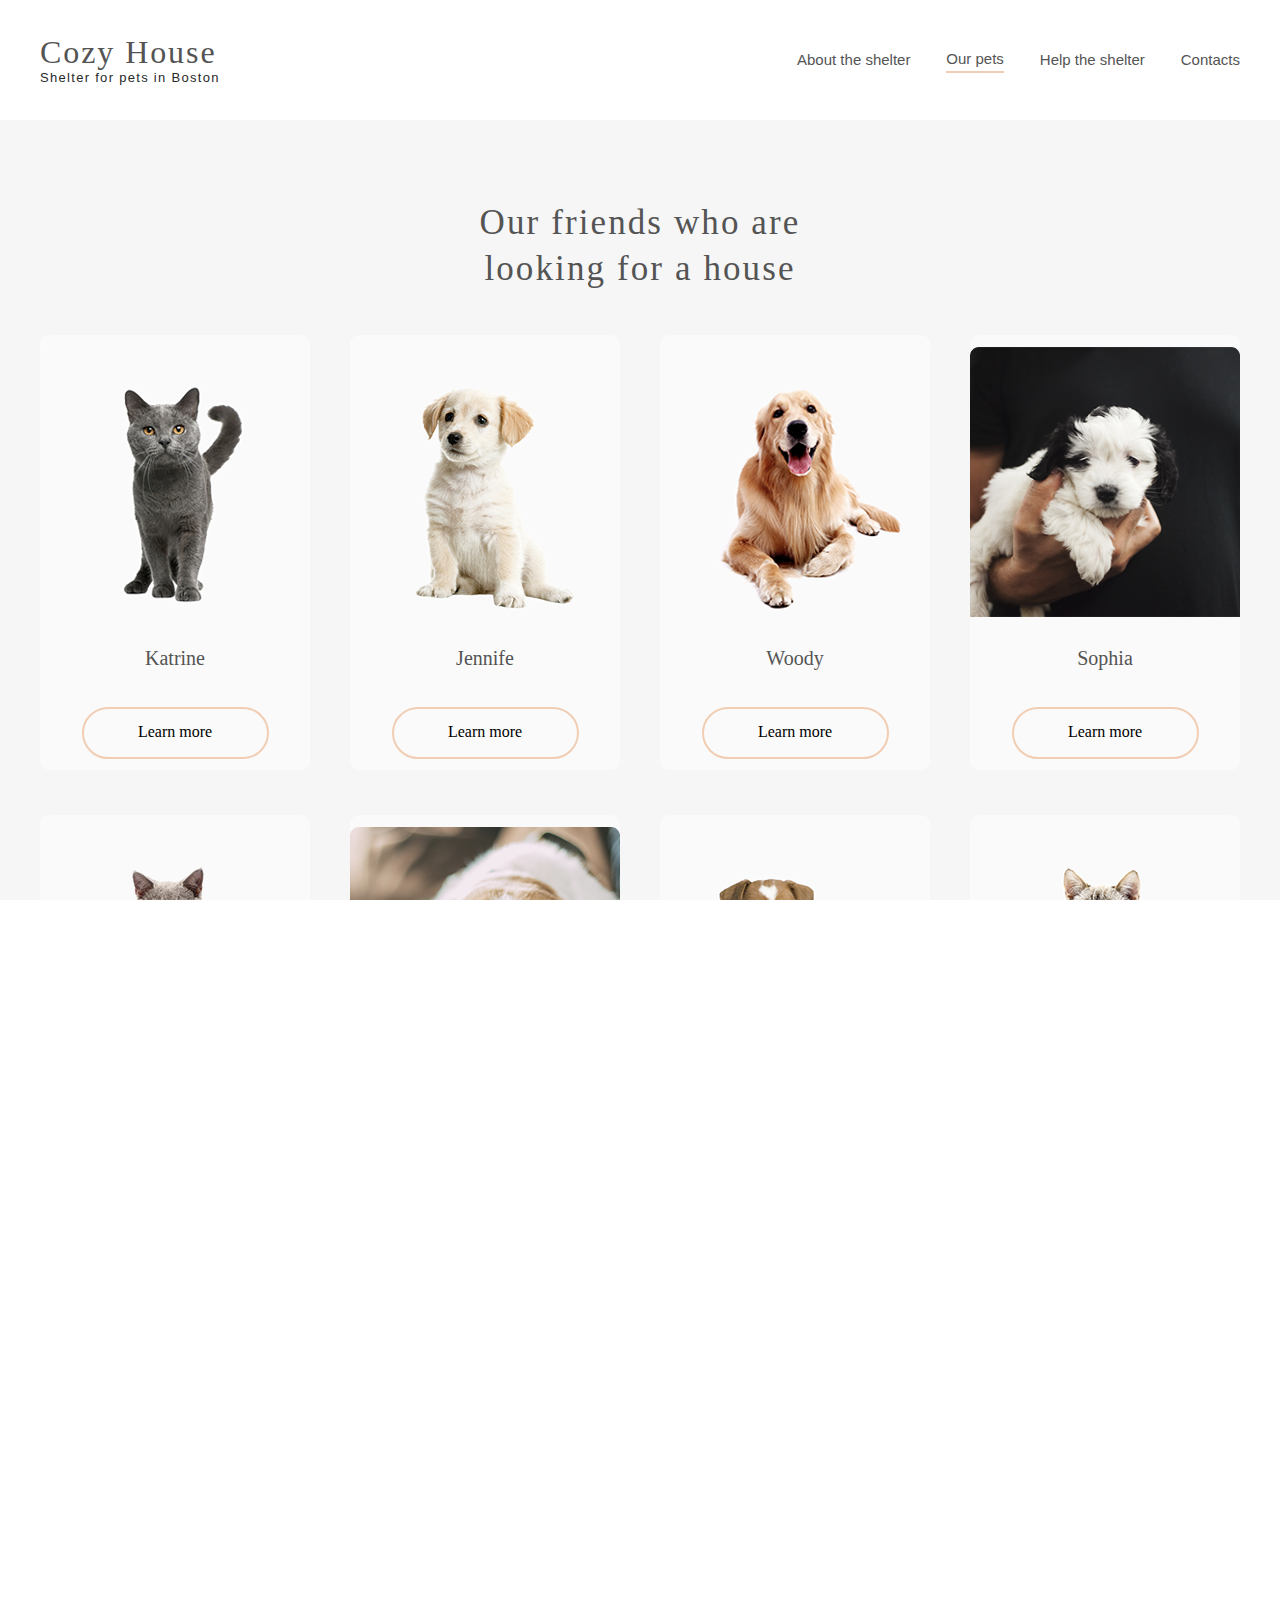
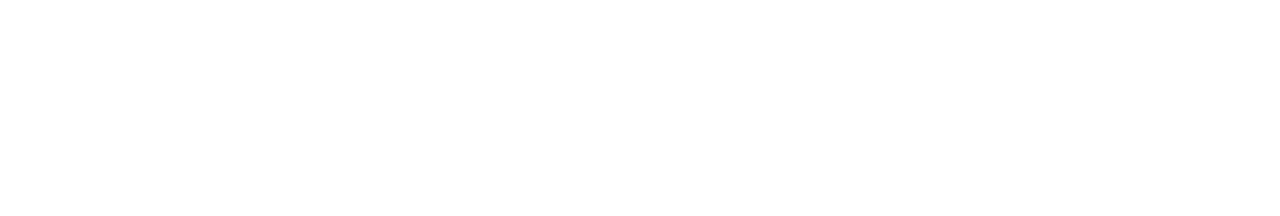
==== shelter/pages/pets/index.html @ 4c9491d0 "feat: add color button" ====
<!DOCTYPE html>
<html lang="en">
<head>
    <meta charset="UTF-8">
    <meta http-equiv="X-UA-Compatible" content="IE=edge">
   
    <meta name="viewport" content="width=device-width, initial-scale=1.0">
   <link rel="stylesheet" href="/shelter/pages/main/normalisze.css">
   <link rel="stylesheet" href="/shelter/pages/pets/style.css">
   <script src="/js/index.js" defer></script>
    <title>Document</title>
</head>
<body>
    <body>
        <div class="site_page2"> 
                <header class="header">
                  <div class="header_wrapp wrapper">
                      <div class="header_logo"> 
                        <a href="/shelter/pages/main/index.html">
                         <span class="logo_title">Cozy House</span>
                         <span class="header_descripton_logo">Shelter for pets in Boston</span>
                        </a>
                      </div>
                      <nav class="header_nav">
                        <div class="header_list">
                        <ul class="header_list_ul list-reset">
                          <li class="header_item">
                            <a href="/shelter/pages/main/index.html" class="header_link">About the shelter</a>
                          </li>
                          <li class="header_item border">
                            <a href="#" class="header_link">Our pets</a>
                          </li>
                          <li class="header_item">
                            <a href="/shelter/pages/main/index.html" class="header_link">Help the shelter</a>
                          </li>
                          <li class="header_item">
                            <a href="#contacts" class="header_link">Contacts</a>
                          </li>
                        </ul></div>
                      </nav>
                    </div>
              </header>
              <div class="our_friends">
                  <div class="our_friends_wrapper">
<div class="our_frient_title"><h1 class="our_friends_title_text">Our friends who
    are looking for a house</h1></div>
<div class="cards_container">
     
  <div class="card">
    <div class="our_friends_img"><img src="/shelter/assets/images/pets-katrine.png" alt=""></div>
  <p class="name">Katrine</p>
  <button class="button our_pets_slider_button">Learn more</button>
  </div>
  <div class="card">
    <div class="our_friends_img"><img src="/shelter/assets/images/pets-jennifer.png" alt=""></div>
  <p class="name">
    Jennife</p>
  <button class="button our_pets_slider_button">Learn more</button>
  </div>
  <div class="card">
    <div class="our_friends_img"><img src="/shelter/assets/images/pets-woody.png" alt=""></div>
  <p class="name">Woody
  </p>
  <button class="button our_pets_slider_button">Learn more</button>
  </div>
  <div class="card">
    <div class="our_friends_img"><img src="/shelter/assets/images/sofia.png" alt=""></div>
  <p class="name">  Sophia</p>
  <button class="button our_pets_slider_button">Learn more</button>
  </div>
  <div class="card">
    <div class="our_friends_img"><img src="/shelter/assets/images/pets-timmy.png" alt=""></div>
  <p class="name">Timmy</p>
  <button class="button our_pets_slider_button">Learn more</button>
  </div>
  <div class="card">
    <div class="our_friends_img"><img src="/shelter/assets/images/pets-charly.png" alt=""></div>
  <p class="name"> Charly</p>
  <button class="button our_pets_slider_button">Learn more</button>
  </div>
  <div class="card">
    <div class="our_friends_img"><img src="/shelter/assets/images/pets-scarlet.png" alt=""></div>
  <p class="name">Scarlett</p>
  <button class="button our_pets_slider_button">Learn more</button>
  </div>
  <div class="card">
    <div class="our_friends_img"><img src="/shelter/assets/images/freddy.png" alt=""></div>
  <p class="name">Freddie</p>
  <button class="button our_pets_slider_button">Learn more</button>
  </div>
</div>
<div class="navigation">
    <button class="left btn disabled"><img src="/shelter/assets/icons/left.png" class="left_img" alt=""></button>
    <button class="left_faster btn disabled"><img src="/shelter/assets/icons/left_faster.png" class="left_img" alt=""></button>
    <div class="number btn"><p class="number_page">1</p></div>
    <button class="right btn"><img src="/shelter/assets/icons/right_faster.png" class="right_img" alt=""></button>
    <button class="right_faster btn"><img src="/shelter/assets/icons/right.png" class="right_img" alt=""></button>
</div>
                  </div>
              </div>
</body>
<div class="main_wrapper_footer">
  <div class="footer" id="contacts">
<div class="footer_contact">
  <div class="footer_contact_title">
    <h5 class="footer_contact_title_text">For questions and suggestions</h5>
  </div>
<div><a  class="mail" href="mailto:someone@yoursite.com">
  <img src="/shelter/assets/icons/icon-email.svg" class="futer_img_icon_mail" alt="">
  <p class="text_mail">email@shelter.com</p>
</a>
  
</div>
<div ><a class="phone" href="tel:+79001111111">
  <img src="/shelter/assets/icons/icon-phone.svg" class="futer_img_icon_phone"  alt="">
  <p class="text_phone">+13 674 567 75 54</p></a>
</div>
</div>

<div class="footer_location">
  <div class="footer_location_title"><h5 class="footer_location_title_text">We are waiting for your visit</h5>
  </div>

<div>
  <a class="footer_Boson" href="https://www.google.ru/maps">
  <img src="/shelter/assets/icons/pin.svg" class="footer_icon_pin" alt="">
  <p class="text_adderss">1 Central Street, Boston (entrance from the store)</p></a>
</div>
<div><a class="footer_london" href="https://www.google.ru/maps">
  <img src="/shelter/assets/icons/pin.svg"  class="footer_icon_pin" alt="">
  <p class="text_adderss">18 South Park, London </p></a>
</div>
</div>
<div class="footer_img_dog">
  <img src="/shelter/assets/images/footer-puppy.png" alt="">
</div>
  </div>
</div>
---- shelter/pages/main/normalisze.css ----
/*! normalize.css v8.0.1 | MIT License | github.com/necolas/normalize.css */

/* Document
   ========================================================================== */

/**
 * 1. Correct the line height in all browsers.
 * 2. Prevent adjustments of font size after orientation changes in iOS.
 */

 html {
    line-height: 1.15; /* 1 */
    -webkit-text-size-adjust: 100%; /* 2 */
  }
  
  /* Sections
     ========================================================================== */
  
  /**
   * Remove the margin in all browsers.
   */
  
  body {
    margin: 0;
  }
  
  /**
   * Render the `main` element consistently in IE.
   */
  
  main {
    display: block;
  }
  
  /**
   * Correct the font size and margin on `h1` elements within `section` and
   * `article` contexts in Chrome, Firefox, and Safari.
   */
  
  h1 {
    font-size: 2em;
    margin: 0;
  }
  
  /* Grouping content
     ========================================================================== */
  
  /**
   * 1. Add the correct box sizing in Firefox.
   * 2. Show the overflow in Edge and IE.
   */
  
  hr {
    box-sizing: content-box; /* 1 */
    height: 0; /* 1 */
    overflow: visible; /* 2 */
  }
  
  /**
   * 1. Correct the inheritance and scaling of font size in all browsers.
   * 2. Correct the odd `em` font sizing in all browsers.
   */
  
  pre {
    font-family: monospace, monospace; /* 1 */
    font-size: 1em; /* 2 */
  }
  
  /* Text-level semantics
     ========================================================================== */
  
  /**
   * Remove the gray background on active links in IE 10.
   */
  
  a {
    background-color: transparent;
  }
  
  /**
   * 1. Remove the bottom border in Chrome 57-
   * 2. Add the correct text decoration in Chrome, Edge, IE, Opera, and Safari.
   */
  
  abbr[title] {
    border-bottom: none; /* 1 */
    text-decoration: underline; /* 2 */
    text-decoration: underline dotted; /* 2 */
  }
  
  /**
   * Add the correct font weight in Chrome, Edge, and Safari.
   */
  
  b,
  strong {
    font-weight: bolder;
  }
  
  /**
   * 1. Correct the inheritance and scaling of font size in all browsers.
   * 2. Correct the odd `em` font sizing in all browsers.
   */
  
  code,
  kbd,
  samp {
    font-family: monospace, monospace; /* 1 */
    font-size: 1em; /* 2 */
  }
  
  /**
   * Add the correct font size in all browsers.
   */
  
  small {
    font-size: 80%;
  }
  
  /**
   * Prevent `sub` and `sup` elements from affecting the line height in
   * all browsers.
   */
  
  sub,
  sup {
    font-size: 75%;
    line-height: 0;
    position: relative;
    vertical-align: baseline;
  }
  
  sub {
    bottom: -0.25em;
  }
  
  sup {
    top: -0.5em;
  }
  
  /* Embedded content
     ========================================================================== */
  
  /**
   * Remove the border on images inside links in IE 10.
   */
  
  img {
    border-style: none;
  }
  
  /* Forms
     ========================================================================== */
  
  /**
   * 1. Change the font styles in all browsers.
   * 2. Remove the margin in Firefox and Safari.
   */
  
  button,
  input,
  optgroup,
  select,
  textarea {
    font-family: inherit; /* 1 */
    font-size: 100%; /* 1 */
    line-height: 1.15; /* 1 */
    margin: 0; /* 2 */
  }
  
  /**
   * Show the overflow in IE.
   * 1. Show the overflow in Edge.
   */
  
  button,
  input { /* 1 */
    overflow: visible;
  }
  
  /**
   * Remove the inheritance of text transform in Edge, Firefox, and IE.
   * 1. Remove the inheritance of text transform in Firefox.
   */
  
  button,
  select { /* 1 */
    text-transform: none;
  }
  
  /**
   * Correct the inability to style clickable types in iOS and Safari.
   */
  
  button,
  [type="button"],
  [type="reset"],
  [type="submit"] {
    -webkit-appearance: button;
  }
  
  /**
   * Remove the inner border and padding in Firefox.
   */
  
  button::-moz-focus-inner,
  [type="button"]::-moz-focus-inner,
  [type="reset"]::-moz-focus-inner,
  [type="submit"]::-moz-focus-inner {
    border-style: none;
    padding: 0;
  }
  
  /**
   * Restore the focus styles unset by the previous rule.
   */
  
  button:-moz-focusring,
  [type="button"]:-moz-focusring,
  [type="reset"]:-moz-focusring,
  [type="submit"]:-moz-focusring {
    outline: 1px dotted ButtonText;
  }
  
  /**
   * Correct the padding in Firefox.
   */
  
  fieldset {
    padding: 0.35em 0.75em 0.625em;
  }
  
  /**
   * 1. Correct the text wrapping in Edge and IE.
   * 2. Correct the color inheritance from `fieldset` elements in IE.
   * 3. Remove the padding so developers are not caught out when they zero out
   *    `fieldset` elements in all browsers.
   */
  
  legend {
    box-sizing: border-box; /* 1 */
    color: inherit; /* 2 */
    display: table; /* 1 */
    max-width: 100%; /* 1 */
    padding: 0; /* 3 */
    white-space: normal; /* 1 */
  }
  
  /**
   * Add the correct vertical alignment in Chrome, Firefox, and Opera.
   */
  
  progress {
    vertical-align: baseline;
  }
  
  /**
   * Remove the default vertical scrollbar in IE 10+.
   */
  
  textarea {
    overflow: auto;
  }
  
  /**
   * 1. Add the correct box sizing in IE 10.
   * 2. Remove the padding in IE 10.
   */
  
  [type="checkbox"],
  [type="radio"] {
    box-sizing: border-box; /* 1 */
    padding: 0; /* 2 */
  }
  
  /**
   * Correct the cursor style of increment and decrement buttons in Chrome.
   */
  
  [type="number"]::-webkit-inner-spin-button,
  [type="number"]::-webkit-outer-spin-button {
    height: auto;
  }
  
  /**
   * 1. Correct the odd appearance in Chrome and Safari.
   * 2. Correct the outline style in Safari.
   */
  
  [type="search"] {
    -webkit-appearance: textfield; /* 1 */
    outline-offset: -2px; /* 2 */
  }
  
  /**
   * Remove the inner padding in Chrome and Safari on macOS.
   */
  
  [type="search"]::-webkit-search-decoration {
    -webkit-appearance: none;
  }
  
  /**
   * 1. Correct the inability to style clickable types in iOS and Safari.
   * 2. Change font properties to `inherit` in Safari.
   */
  
  ::-webkit-file-upload-button {
    -webkit-appearance: button; /* 1 */
    font: inherit; /* 2 */
  }
  
  /* Interactive
     ========================================================================== */
  
  /*
   * Add the correct display in Edge, IE 10+, and Firefox.
   */
  
  details {
    display: block;
  }
  
  /*
   * Add the correct display in all browsers.
   */
  
  summary {
    display: list-item;
  }
  
  /* Misc
     ========================================================================== */
  
  /**
   * Add the correct display in IE 10+.
   */
  
  template {
    display: none;
  }
  
  /**
   * Add the correct display in IE 10.
   */
  
  [hidden] {
    display: none;
  }
---- shelter/pages/pets/style.css ----
* {
  margin: 0;
  padding: 0;
}

*,
*::after,
*::before {
  box-sizing: border-box;
}
html,
body {
  font-weight: normal;
  overflow-x: hidden; /*убирает скачёк при выключении модалки*/
  width: 100%;
  height: 100%;
}

img {
  width: 100%;
  height: 100%;
  object-fit: contain; /*не меняло пропорции и сохраняло соотношение сторон */
  flex-shrink: 0; /*избежать икажения изоьражения*/
}
a {
  text-decoration: none; /*убрать подчёркивание*/
  color: inherit; /* брал родительские значения */
}
button,
input {
  outline: none; /*убираем рамку*/
  border: none;
  cursor: pointer;
}

.list-reset {
  list-style-type: none;
}
.btn-reset {
  border: none;
  background-color: transparent;
  cursor: pointer;
}

.header {
  margin: 0 auto;
  width: 1280px;
  height: 120px;
  background-color: #ffff;
}
.header_wrapp {
  margin: 0 auto;
  width: 1200px;
  height: 120px;
  display: flex;
  justify-content: space-between;
  align-items: center;
}
.header_list {
  width: 443px;
  height: 27px;
}

.header_list_ul {
  display: flex;
  align-items: center;
  justify-content: space-between;
}

.header_link {
  font-family: "Arial";
  font-style: normal;
  font-weight: 400;
  font-size: 15px;
  line-height: 160%;
  color: #545454;
}

.header_item:hover {
  border-bottom: 2px solid #f1cdb3;
}
.border {
  border-bottom: 2px solid #f1cdb3;
}
.logo_title {
  font-family: Georgia;
  font-style: normal;
  font-weight: 400;
  font-size: 32px;
  line-height: 110%;
  display: flex;
  align-items: center;
  letter-spacing: 0.06em;
  color: #545454;
}

.header_descripton_logo {
  font-family: "Arial";
  font-style: normal;
  font-weight: 400;
  font-size: 13px;
  line-height: 15px;
  display: flex;
  align-items: center;
  letter-spacing: 0.1em;
  color: #292929;
}

.our_friends {
  margin: 0 auto;
  width: 1280px;
  height: 1342px;
  background: #f6f6f6;
}
.our_friends_wrapper {
  margin: 0 auto;
  width: 1200px;
  height: 1342px;
}
.our_frient_title {
  padding-top: 80px;
  margin: 0 auto;
  width: 400px;
  height: 170px;
  margin-bottom: 45px;

}

.our_friends_title_text {
  font-family: "Georgia";
  font-style: normal;
  font-weight: 400;
  font-size: 35px;
  line-height: 130%;
  display: flex;
  align-items: center;
  text-align: center;
  letter-spacing: 0.06em;
  color: #545454;
}
.cards_container {
  width: 1200px;
  height: 930px;
  display: flex;
  justify-content: center;
  flex-wrap: wrap;
  row-gap: 30px;
  column-gap: 40px;
  margin-bottom: 60px;
}
.card {
  display: flex;
  flex-direction: column;
  justify-content: center;
  align-items: center;
  width: 270px;
  height: 435px;
  background-color: #fafafa;
  border-radius: 9px;
}
.card:hover {
  background-color: rgb(123, 90, 67);
  cursor: pointer;
}
.our_friends_img {
  width: 270px;
  height: 270px;
  margin-bottom: 30px;
}
.name {
  font-family: "Georgia";
  font-style: normal;
  margin-bottom: 37px;
  font-weight: 400;
  font-size: 20px;
  line-height: 23px;
  color: #545454;
}

.our_friends_img {
  width: 270px;
  height: 270px;
  margin-bottom: 30px;
}
.our_pets_slider_button {
  width: 187px;
  height: 52px;
  border: 2px solid rgba(241, 205, 179, 1);
  border-radius: 100px;
  background-color: transparent;
}
.navigation {
  margin: 0 auto;
  display: flex;
  justify-content: space-between;
  width: 340px;
  height: 52px;
}
.btn {
  height: 52px;
  width: 52px;
  border-radius: 50%;
  border: 2px solid rgba(241, 205, 179, 1);
  display: flex;
  align-items: center;
  justify-content: center;
  text-align: center;
}
.btn:hover{
  background-color:rgba(241, 205, 179, 1);
}
.left_img {
  width: 20px;
  height: 20px;
  color: #cdcdcd;
}
.right_img{
  width: 20px;
  height: 20px;
  color: #cdcdcd;
}
.number {
  background-color: #f1cdb3;
}
.number_page {
  font-weight: 400;
  font-size: 20px;
  line-height: 115%;
  display: flex;
  align-items: center;
  text-align: center;
  letter-spacing: 0.06em;
}
.main_wrapper_footer {
  margin: 0 auto;
  width: 1280px;
  height: 350px;
  background: radial-gradient(100% 215.42% at 0% 0%, #5b483a 0%, #262425 100%),
    linear-gradient(0deg, #211f20, #211f20);
}
.footer {
  padding-top: 40px;
  margin: 0 auto;
  width: 1200px;
  height: 350px;
  display: flex;
  align-items: center;
  justify-content: space-between;
}
.footer_contact {
  width: 278px;
  height: 234px;
  display: flex;
  flex-direction: column;
  justify-content: space-around;
}
.footer_location {
  width: 300px;
  height: 234px;
  display: flex;
  flex-direction: column;
  justify-content: space-around;
}
.footer_img_dog {
  width: 300px;
  height: 310px;
}
.footer_contact_title {
  width: 270px;
  height: 90px;
}
.footer_contact_title_text {
  font-family: "Georgia";
  font-style: normal;
  font-weight: 400;
  font-size: 35px;
  line-height: 130%;
  letter-spacing: 0.04em;
  color: #ffffff;
}

.footer_location_title {
  width: 270px;
  height: 90px;
}
.footer_location_title_text {
  font-family: "Georgia";
  font-style: normal;
  font-weight: 400;
  font-size: 35px;
  line-height: 130%;
  letter-spacing: 0.06em;

  color: #ffffff;
}
.mail {
  display: flex;
}
.text_mail {
  font-size: 20px;
  line-height: 115%;
  letter-spacing: 0.06em;
  color: #f1cdb3;
}
.futer_img_icon_mail {
  margin-right: 20px;
  width: 40px;
  height: 26px;
}
.phone {
  display: flex;
}
.text_phone {
  font-weight: 400;
  font-size: 20px;
  line-height: 115%;
  letter-spacing: 0.06em;
  color: #f1cdb3;
}
.footer_london {
  display: flex;
}
.footer_Boson {
  display: flex;
}
.futer_img_icon_phone {
  margin-right: 20px;
  width: 40px;
  height: 32px;
}
.footer_icon_pin {
  margin-right: 20px;
  width: 22px;
  height: 32px;
}
.text_adderss {
  font-weight: 400;
  font-size: 20px;
  line-height: 115%;
  letter-spacing: 0.06em;
  color: #f1cdb3;
}
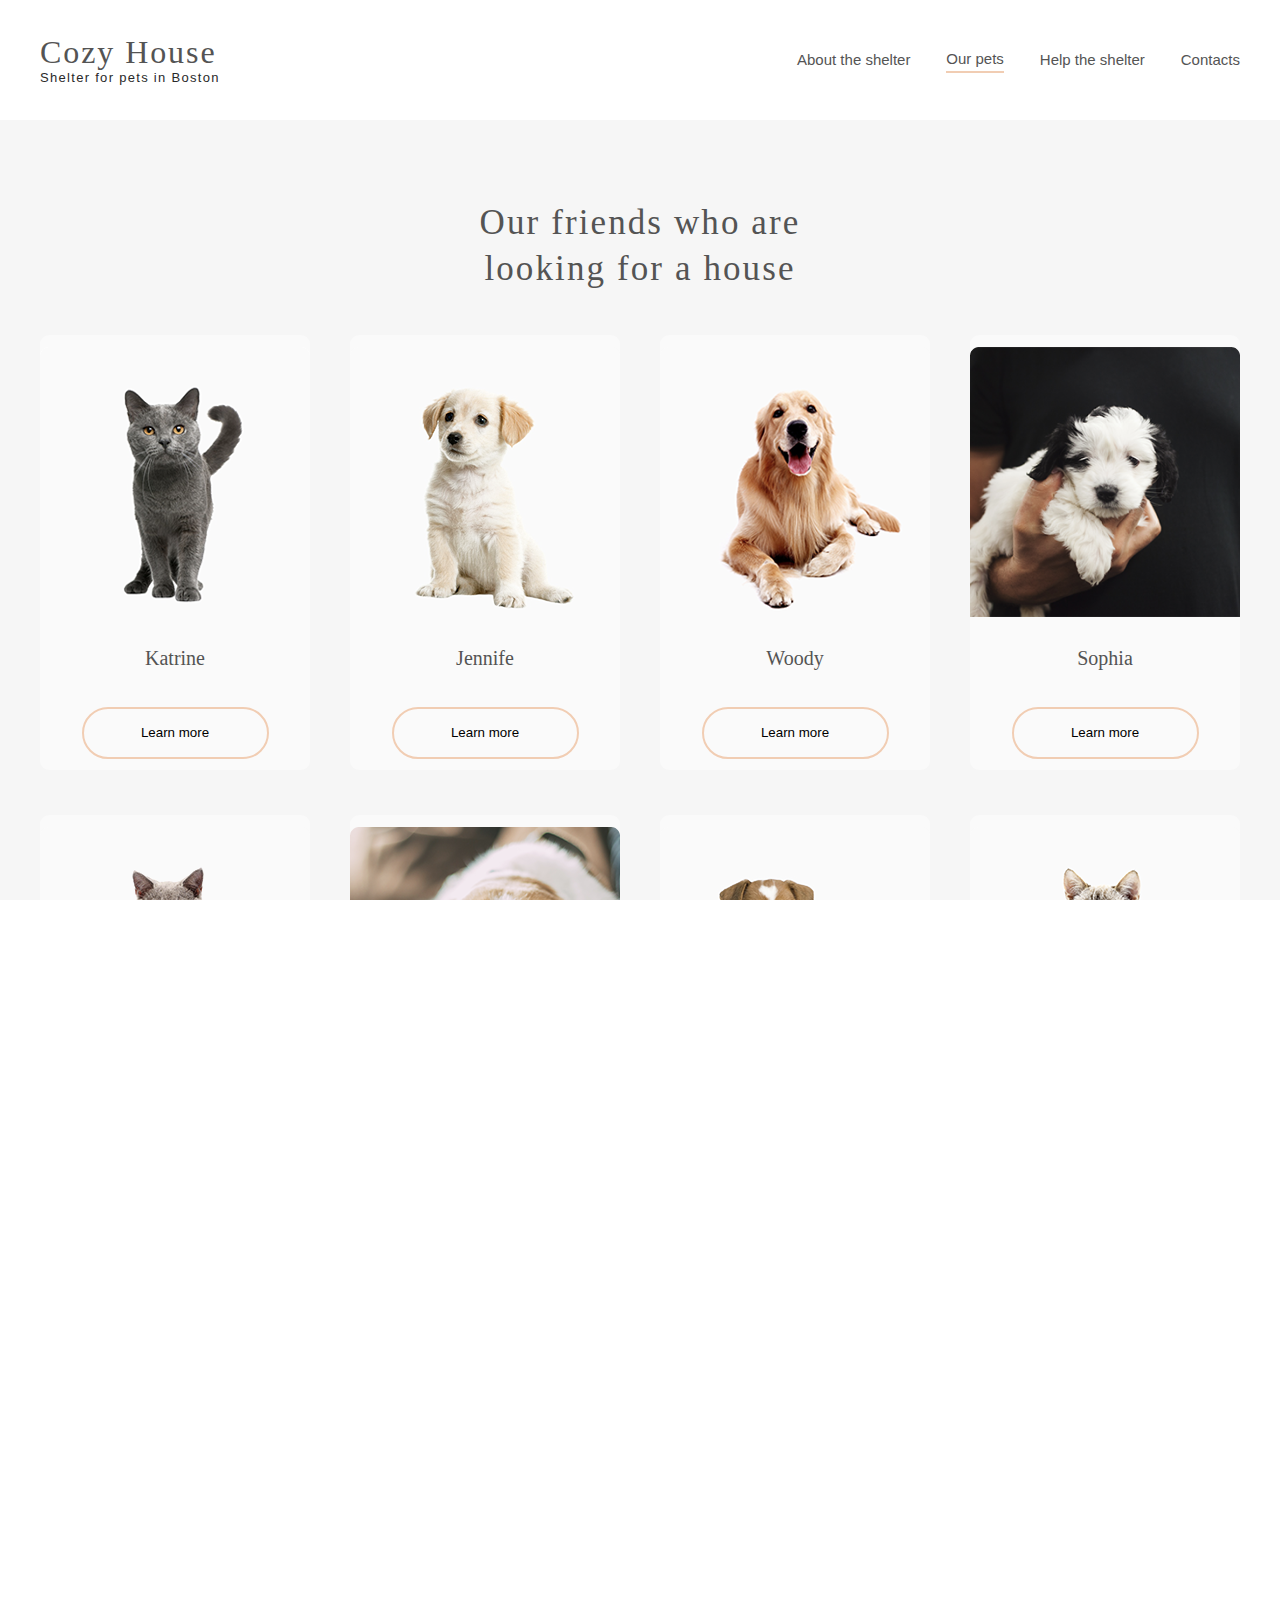
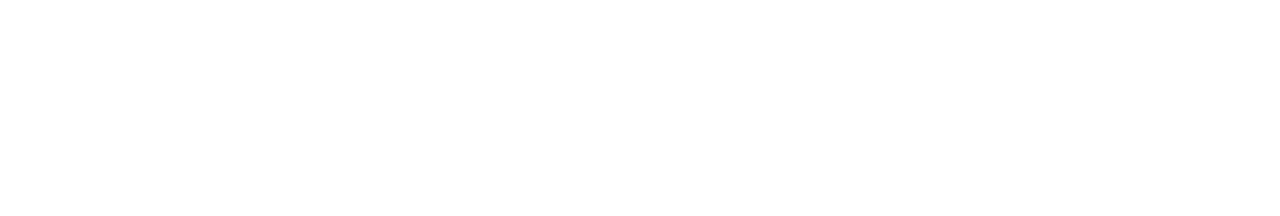
==== commit e396c17c: "fix: problem path" ====
--- a/shelter/pages/pets/index.html
+++ b/shelter/pages/pets/index.html
@@ -5,18 +5,18 @@
     <meta http-equiv="X-UA-Compatible" content="IE=edge">
    
     <meta name="viewport" content="width=device-width, initial-scale=1.0">
-   <link rel="stylesheet" href="/shelter/pages/main/normalisze.css">
-   <link rel="stylesheet" href="/shelter/pages/pets/style.css">
-   <script src="/js/index.js" defer></script>
-    <title>Document</title>
+   <link rel="stylesheet" href="../pages/main/normalisze.css">
+   <link rel="stylesheet" href="style.css">
+   <script src="index.js" defer></script>
+    <title>Shelter_page_2</title>
 </head>
 <body>
-    <body>
-        <div class="site_page2"> 
+    
+      
                 <header class="header">
                   <div class="header_wrapp wrapper">
                       <div class="header_logo"> 
-                        <a href="/shelter/pages/main/index.html">
+                        <a href="../pages/main/index.html">
                          <span class="logo_title">Cozy House</span>
                          <span class="header_descripton_logo">Shelter for pets in Boston</span>
                         </a>
@@ -25,13 +25,13 @@
                         <div class="header_list">
                         <ul class="header_list_ul list-reset">
                           <li class="header_item">
-                            <a href="/shelter/pages/main/index.html" class="header_link">About the shelter</a>
+                            <a href="../main/index.html" class="header_link">About the shelter</a>
                           </li>
                           <li class="header_item border">
                             <a href="#" class="header_link">Our pets</a>
                           </li>
                           <li class="header_item">
-                            <a href="/shelter/pages/main/index.html" class="header_link">Help the shelter</a>
+                            <a href="../main/index.html" class="header_link">Help the shelter</a>
                           </li>
                           <li class="header_item">
                             <a href="#contacts" class="header_link">Contacts</a>
@@ -47,58 +47,58 @@
 <div class="cards_container">
      
   <div class="card">
-    <div class="our_friends_img"><img src="/shelter/assets/images/pets-katrine.png" alt=""></div>
+    <div class="our_friends_img"><img src="../../assets/images/pets-katrine.png" alt=""></div>
   <p class="name">Katrine</p>
   <button class="button our_pets_slider_button">Learn more</button>
   </div>
   <div class="card">
-    <div class="our_friends_img"><img src="/shelter/assets/images/pets-jennifer.png" alt=""></div>
+    <div class="our_friends_img"><img src="../../assets/images/pets-jennifer.png" alt=""></div>
   <p class="name">
     Jennife</p>
   <button class="button our_pets_slider_button">Learn more</button>
   </div>
   <div class="card">
-    <div class="our_friends_img"><img src="/shelter/assets/images/pets-woody.png" alt=""></div>
+    <div class="our_friends_img"><img src="../../assets/images/pets-woody.png" alt=""></div>
   <p class="name">Woody
   </p>
   <button class="button our_pets_slider_button">Learn more</button>
   </div>
   <div class="card">
-    <div class="our_friends_img"><img src="/shelter/assets/images/sofia.png" alt=""></div>
+    <div class="our_friends_img"><img src="../../assets/images/sofia.png" alt=""></div>
   <p class="name">  Sophia</p>
   <button class="button our_pets_slider_button">Learn more</button>
   </div>
   <div class="card">
-    <div class="our_friends_img"><img src="/shelter/assets/images/pets-timmy.png" alt=""></div>
+    <div class="our_friends_img"><img src="../../assets/images/pets-timmy.png" alt=""></div>
   <p class="name">Timmy</p>
   <button class="button our_pets_slider_button">Learn more</button>
   </div>
   <div class="card">
-    <div class="our_friends_img"><img src="/shelter/assets/images/pets-charly.png" alt=""></div>
+    <div class="our_friends_img"><img src="../../assets/images/pets-charly.png" alt=""></div>
   <p class="name"> Charly</p>
   <button class="button our_pets_slider_button">Learn more</button>
   </div>
   <div class="card">
-    <div class="our_friends_img"><img src="/shelter/assets/images/pets-scarlet.png" alt=""></div>
+    <div class="our_friends_img"><img src="../../assets/images/pets-scarlet.png" alt=""></div>
   <p class="name">Scarlett</p>
   <button class="button our_pets_slider_button">Learn more</button>
   </div>
   <div class="card">
-    <div class="our_friends_img"><img src="/shelter/assets/images/freddy.png" alt=""></div>
+    <div class="our_friends_img"><img src="../../assets/images/freddy.png" alt=""></div>
   <p class="name">Freddie</p>
   <button class="button our_pets_slider_button">Learn more</button>
   </div>
 </div>
 <div class="navigation">
-    <button class="left btn disabled"><img src="/shelter/assets/icons/left.png" class="left_img" alt=""></button>
-    <button class="left_faster btn disabled"><img src="/shelter/assets/icons/left_faster.png" class="left_img" alt=""></button>
+    <button class="left btn disabled"><img src="../../assets/icons/left.png" class="left_img" alt=""></button>
+    <button class="left_faster btn disabled"><img src="../../assets/icons/left_faster.png" class="left_img" alt=""></button>
     <div class="number btn"><p class="number_page">1</p></div>
-    <button class="right btn"><img src="/shelter/assets/icons/right_faster.png" class="right_img" alt=""></button>
-    <button class="right_faster btn"><img src="/shelter/assets/icons/right.png" class="right_img" alt=""></button>
+    <button class="right btn"><img src="../../assets/icons/right_faster.png" class="right_img" alt=""></button>
+    <button class="right_faster btn"><img src="../../assets/icons/right.png" class="right_img" alt=""></button>
 </div>
                   </div>
               </div>
-</body>
+
 <div class="main_wrapper_footer">
   <div class="footer" id="contacts">
 <div class="footer_contact">
@@ -106,13 +106,13 @@
     <h5 class="footer_contact_title_text">For questions and suggestions</h5>
   </div>
 <div><a  class="mail" href="mailto:someone@yoursite.com">
-  <img src="/shelter/assets/icons/icon-email.svg" class="futer_img_icon_mail" alt="">
+  <img src="../../assets/icons/icon-email.svg" class="futer_img_icon_mail" alt="">
   <p class="text_mail">email@shelter.com</p>
 </a>
   
 </div>
 <div ><a class="phone" href="tel:+79001111111">
-  <img src="/shelter/assets/icons/icon-phone.svg" class="futer_img_icon_phone"  alt="">
+  <img src="../../assets/icons/icon-phone.svg" class="futer_img_icon_phone"  alt="">
   <p class="text_phone">+13 674 567 75 54</p></a>
 </div>
 </div>
@@ -123,16 +123,18 @@
 
 <div>
   <a class="footer_Boson" href="https://www.google.ru/maps">
-  <img src="/shelter/assets/icons/pin.svg" class="footer_icon_pin" alt="">
+  <img src="../../assets/icons/pin.svg" class="footer_icon_pin" alt="">
   <p class="text_adderss">1 Central Street, Boston (entrance from the store)</p></a>
 </div>
 <div><a class="footer_london" href="https://www.google.ru/maps">
-  <img src="/shelter/assets/icons/pin.svg"  class="footer_icon_pin" alt="">
+  <img src="../../assets/icons/pin.svg"  class="footer_icon_pin" alt="">
   <p class="text_adderss">18 South Park, London </p></a>
 </div>
 </div>
 <div class="footer_img_dog">
-  <img src="/shelter/assets/images/footer-puppy.png" alt="">
+  <img src="../../assets/images/footer-puppy.png" alt="">
 </div>
   </div>
-</div>+</div>
+</body>
+</html>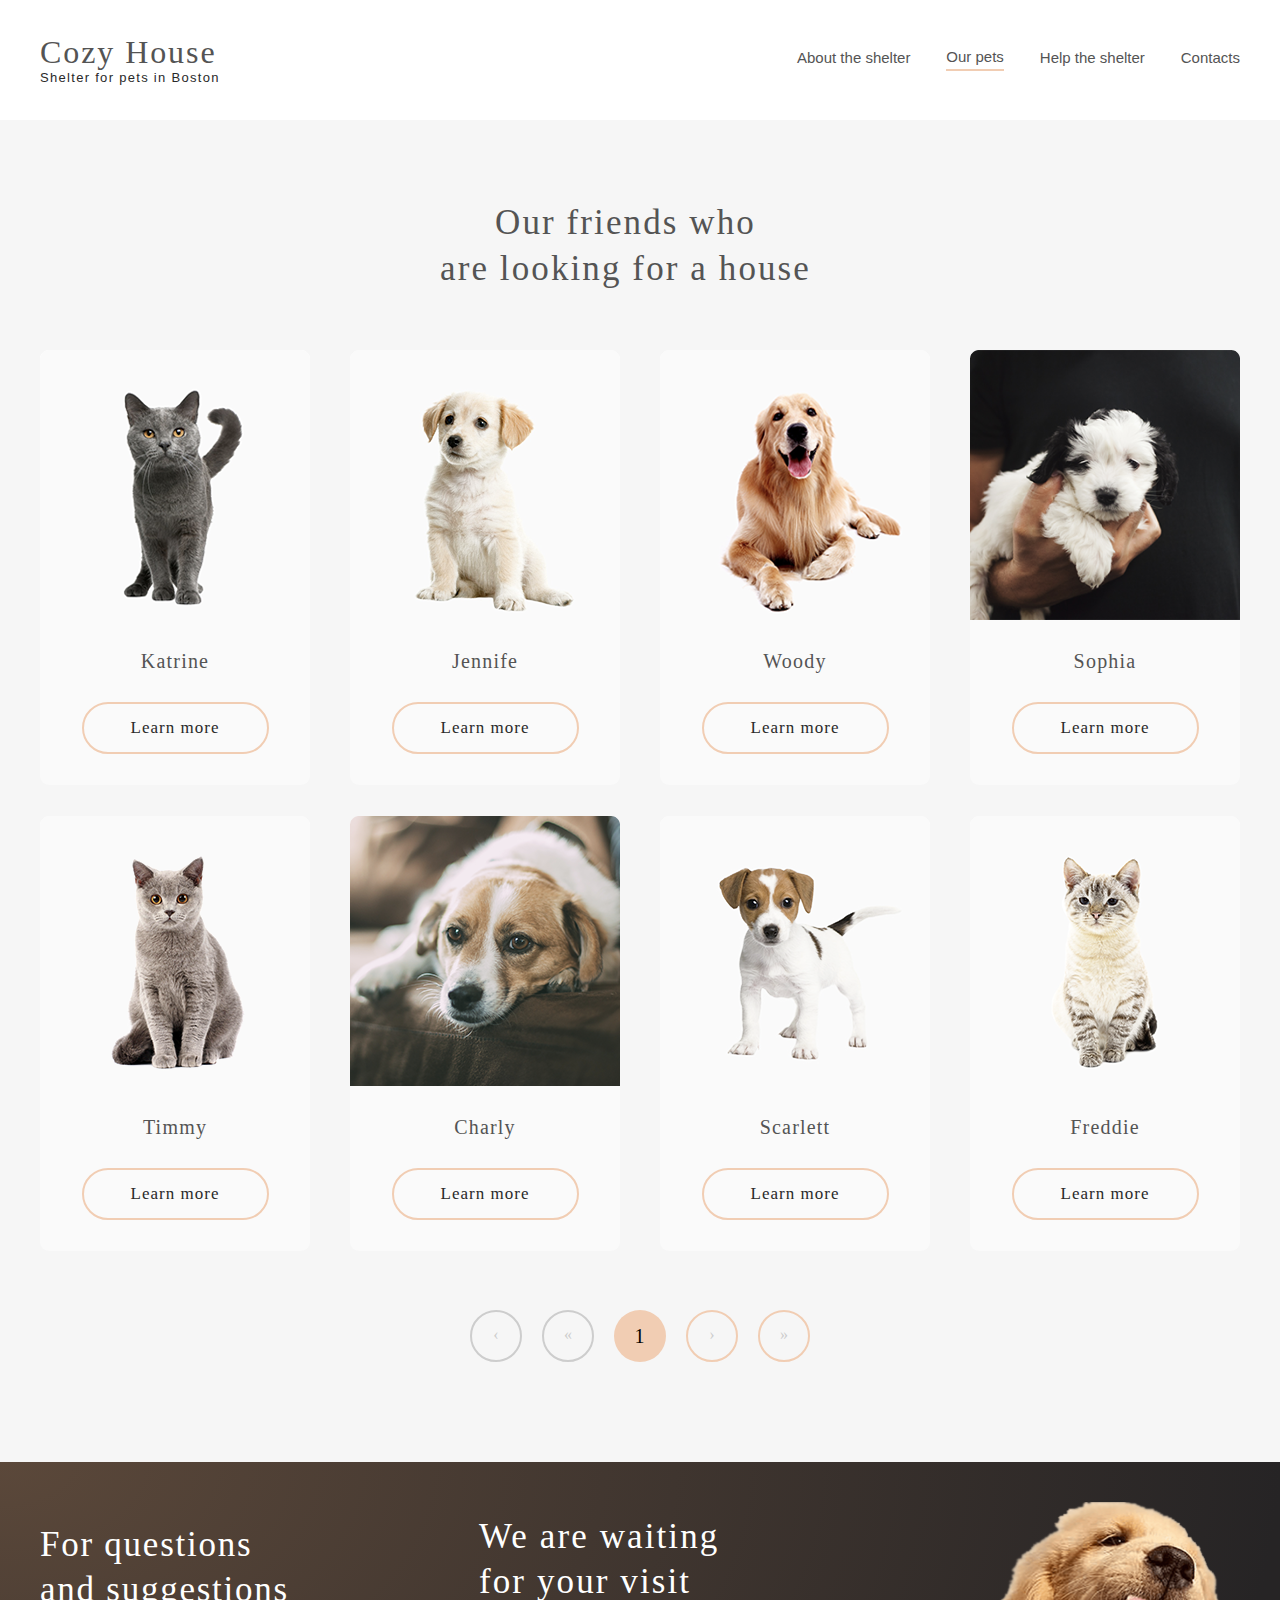
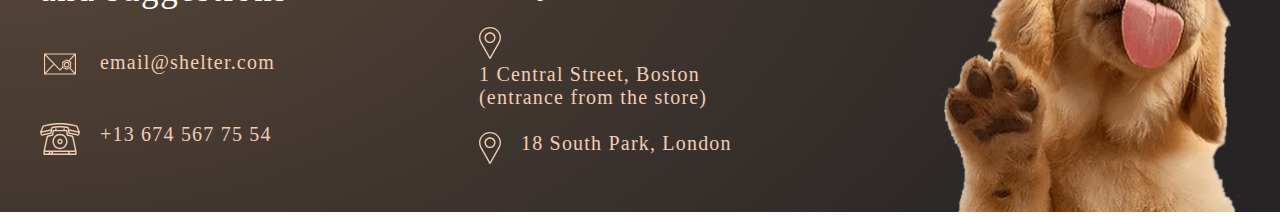
==== commit b22c6db6: "feat:add adaptive 768 320" ====
--- a/shelter/pages/pets/index.html
+++ b/shelter/pages/pets/index.html
@@ -16,11 +16,18 @@
                 <header class="header">
                   <div class="header_wrapp wrapper">
                       <div class="header_logo"> 
-                        <a href="../pages/main/index.html">
+                        <a href="../main/index.html">
                          <span class="logo_title">Cozy House</span>
                          <span class="header_descripton_logo">Shelter for pets in Boston</span>
                         </a>
                       </div>
+                     
+                      
+                      <button class="burger">
+                       <span class="burger_line"></span> 
+                       <span class="burger_line"></span> 
+                       <span class="burger_line"></span> 
+                      </button>
                       <nav class="header_nav">
                         <div class="header_list">
                         <ul class="header_list_ul list-reset">
@@ -31,18 +38,19 @@
                             <a href="#" class="header_link">Our pets</a>
                           </li>
                           <li class="header_item">
-                            <a href="../main/index.html" class="header_link">Help the shelter</a>
+                            <a href="../main/index.html#help" class="header_link">Help the shelter</a>
                           </li>
                           <li class="header_item">
                             <a href="#contacts" class="header_link">Contacts</a>
                           </li>
                         </ul></div>
                       </nav>
-                    </div>
+                  </div> 
               </header>
-              <div class="our_friends">
+     
+             <div class="our_friends">
                   <div class="our_friends_wrapper">
-<div class="our_frient_title"><h1 class="our_friends_title_text">Our friends who
+<div class="our_frient_title"><h1 class="our_friends_title_text">Our friends who<br />
     are looking for a house</h1></div>
 <div class="cards_container">
      
@@ -63,78 +71,80 @@
   </p>
   <button class="button our_pets_slider_button">Learn more</button>
   </div>
-  <div class="card">
+  <div class="card card_sofia">
     <div class="our_friends_img"><img src="../../assets/images/sofia.png" alt=""></div>
-  <p class="name">  Sophia</p>
+  <p class="name">Sophia</p>
   <button class="button our_pets_slider_button">Learn more</button>
   </div>
-  <div class="card">
+  <div class="card card_timmy">
     <div class="our_friends_img"><img src="../../assets/images/pets-timmy.png" alt=""></div>
   <p class="name">Timmy</p>
   <button class="button our_pets_slider_button">Learn more</button>
   </div>
-  <div class="card">
+  <div class="card card_charly">
     <div class="our_friends_img"><img src="../../assets/images/pets-charly.png" alt=""></div>
-  <p class="name"> Charly</p>
+  <p class="name">Charly</p>
   <button class="button our_pets_slider_button">Learn more</button>
   </div>
-  <div class="card">
+  <div class="card card_scarlett">
     <div class="our_friends_img"><img src="../../assets/images/pets-scarlet.png" alt=""></div>
   <p class="name">Scarlett</p>
   <button class="button our_pets_slider_button">Learn more</button>
   </div>
-  <div class="card">
+  <div class="card cards_freddie">
     <div class="our_friends_img"><img src="../../assets/images/freddy.png" alt=""></div>
   <p class="name">Freddie</p>
   <button class="button our_pets_slider_button">Learn more</button>
   </div>
 </div>
 <div class="navigation">
-    <button class="left btn disabled"><img src="../../assets/icons/left.png" class="left_img" alt=""></button>
-    <button class="left_faster btn disabled"><img src="../../assets/icons/left_faster.png" class="left_img" alt=""></button>
-    <div class="number btn"><p class="number_page">1</p></div>
-    <button class="right btn"><img src="../../assets/icons/right_faster.png" class="right_img" alt=""></button>
-    <button class="right_faster btn"><img src="../../assets/icons/right.png" class="right_img" alt=""></button>
+    <div class="left btn disabled"><p class="left_img navigator_buton">&lsaquo;</p></div>
+    <div class="left btn disabled"><p class="left_img navigator_buton">&laquo;</p></div>
+    <div class="number btn"><p class="number_page navigator_buton">1</p></div>
+    <div class="right btn"><p class="right_img navigator_buton">&rsaquo;</p></div>
+    <div class="right btn"><p class="right_img navigator_buton">&raquo;</div>
 </div>
                   </div>
               </div>
 
-<div class="main_wrapper_footer">
-  <div class="footer" id="contacts">
-<div class="footer_contact">
-  <div class="footer_contact_title">
-    <h5 class="footer_contact_title_text">For questions and suggestions</h5>
-  </div>
-<div><a  class="mail" href="mailto:someone@yoursite.com">
-  <img src="../../assets/icons/icon-email.svg" class="futer_img_icon_mail" alt="">
-  <p class="text_mail">email@shelter.com</p>
-</a>
-  
-</div>
-<div ><a class="phone" href="tel:+79001111111">
-  <img src="../../assets/icons/icon-phone.svg" class="futer_img_icon_phone"  alt="">
-  <p class="text_phone">+13 674 567 75 54</p></a>
-</div>
-</div>
-
-<div class="footer_location">
-  <div class="footer_location_title"><h5 class="footer_location_title_text">We are waiting for your visit</h5>
-  </div>
-
-<div>
-  <a class="footer_Boson" href="https://www.google.ru/maps">
-  <img src="../../assets/icons/pin.svg" class="footer_icon_pin" alt="">
-  <p class="text_adderss">1 Central Street, Boston (entrance from the store)</p></a>
-</div>
-<div><a class="footer_london" href="https://www.google.ru/maps">
-  <img src="../../assets/icons/pin.svg"  class="footer_icon_pin" alt="">
-  <p class="text_adderss">18 South Park, London </p></a>
-</div>
-</div>
-<div class="footer_img_dog">
-  <img src="../../assets/images/footer-puppy.png" alt="">
-</div>
-  </div>
-</div>
+        <div class="main_wrapper_footer">
+                <div class="footer" id="contacts">
+              <div class="footer_contact">
+                <div class="footer_contact_title">
+                  <h5 class="footer_contact_title_text">For questions and suggestions</h5>
+                </div>
+              <div class="footer_phon_mail"><a  class="mail" href="mailto:someone@yoursite.com">
+                <img src="../../assets/icons/icon-email.svg" class="futer_img_icon_mail" alt="">
+                <p class="text_mail">email@shelter.com</p>
+              </a>
+                
+              </div>
+              <div class="footer_phon_mail"><a class="phone" href="tel:+79001111111">
+                <img src="../../assets/icons/icon-phone.svg" class="futer_img_icon_phone"  alt="">
+                <p class="text_phone">+13 674 567 75 54</p></a>
+              </div>
+              </div>
+              
+              <div class="footer_location">
+                <div class="footer_location_title"><h5 class="footer_location_title_text">We are waiting for your visit</h5>
+                </div>
+              
+              <div>
+                <a class="footer_Boston" href="https://www.google.ru/maps">
+                <img src="../../assets/icons/pin.svg" class="footer_icon_pin" alt="">
+                <p class="text_adderss">1 Central Street, Boston (entrance from the store)</p></a>
+              </div>
+              <div><a class="footer_london" href="https://www.google.ru/maps">
+                <img src="../../assets/icons/pin.svg"  class="footer_icon_pin" alt="">
+                <p class="text_adderss">18 South Park, London </p></a>
+              </div>
+              </div>
+              <div class="footer_img_dog">
+                <img src="../../assets/images/footer-puppy.png" alt="">
+              </div>
+                </div>
+              </div>
+              </div>  
+              
 </body>
 </html>--- a/shelter/pages/pets/style.css
+++ b/shelter/pages/pets/style.css
@@ -11,7 +11,8 @@
 html,
 body {
   font-weight: normal;
-  overflow-x: hidden; /*убирает скачёк при выключении модалки*/
+
+  /*  overflow-x: hidden;  убирает скачёк при выключении модалки*/
   width: 100%;
   height: 100%;
 }
@@ -44,21 +45,27 @@
 
 .header {
   margin: 0 auto;
-  width: 1280px;
+  max-width: 1280px;
   height: 120px;
   background-color: #ffff;
 }
 .header_wrapp {
   margin: 0 auto;
-  width: 1200px;
+  max-width: 1200px;
   height: 120px;
   display: flex;
   justify-content: space-between;
   align-items: center;
+}
+.header_logo{
+  width: 184px;
+}
+.burger{
+  display: none;
 }
 .header_list {
   width: 443px;
-  height: 27px;
+  height: 30px;
 }
 
 .header_list_ul {
@@ -108,21 +115,21 @@
 
 .our_friends {
   margin: 0 auto;
-  width: 1280px;
+  max-width: 1280px;
   height: 1342px;
   background: #f6f6f6;
 }
 .our_friends_wrapper {
   margin: 0 auto;
-  width: 1200px;
+  max-width: 1200px;
   height: 1342px;
 }
 .our_frient_title {
   padding-top: 80px;
   margin: 0 auto;
   width: 400px;
-  height: 170px;
-  margin-bottom: 45px;
+  height: 210px;
+  margin-bottom: 20px;
 
 }
 
@@ -144,14 +151,14 @@
   display: flex;
   justify-content: center;
   flex-wrap: wrap;
-  row-gap: 30px;
+  row-gap: 2px;
   column-gap: 40px;
-  margin-bottom: 60px;
+  margin-bottom: 30px;
 }
 .card {
   display: flex;
   flex-direction: column;
-  justify-content: center;
+  /* justify-content: center; */
   align-items: center;
   width: 270px;
   height: 435px;
@@ -159,21 +166,27 @@
   border-radius: 9px;
 }
 .card:hover {
-  background-color: rgb(123, 90, 67);
-  cursor: pointer;
-}
+  box-shadow: 10px 5px 5px #b2b2b2;
+    cursor: pointer;
+  }
+  .card:hover .our_pets_slider_button {
+    background-color: #fddcc4;
+    border: 2px solid #fddcc4;
+  }
 .our_friends_img {
   width: 270px;
   height: 270px;
   margin-bottom: 30px;
 }
 .name {
-  font-family: "Georgia";
-  font-style: normal;
-  margin-bottom: 37px;
+ 
+  font-family: Georgia;
+  font-style: normal;
+  margin-bottom: 29px;
   font-weight: 400;
   font-size: 20px;
   line-height: 23px;
+  letter-spacing: 0.06em;
   color: #545454;
 }
 
@@ -188,6 +201,19 @@
   border: 2px solid rgba(241, 205, 179, 1);
   border-radius: 100px;
   background-color: transparent;
+  font-family: 'Georgia';
+font-style: normal;
+font-weight: 400;
+font-size: 17px;
+line-height: 130%;
+/* identical to box height, or 22px */
+
+letter-spacing: 0.06em;
+
+/* color-dark-3xl */
+
+color: #292929;
+
 }
 .navigation {
   margin: 0 auto;
@@ -195,29 +221,38 @@
   justify-content: space-between;
   width: 340px;
   height: 52px;
+}
+.navigator_button{
+  display: block;
 }
 .btn {
   height: 52px;
   width: 52px;
   border-radius: 50%;
-  border: 2px solid rgba(241, 205, 179, 1);
   display: flex;
   align-items: center;
   justify-content: center;
   text-align: center;
 }
-.btn:hover{
-  background-color:rgba(241, 205, 179, 1);
-}
+
+.left{
+  border: 2px solid #CDCDCD;}
 .left_img {
   width: 20px;
   height: 20px;
   color: #cdcdcd;
 }
+.right{
+  border: 2px solid rgba(241, 205, 179, 1);
+}
+.right:hover{
+  background-color:rgba(241, 205, 179, 1);
+}
 .right_img{
   width: 20px;
   height: 20px;
   color: #cdcdcd;
+  
 }
 .number {
   background-color: #f1cdb3;
@@ -231,9 +266,9 @@
   text-align: center;
   letter-spacing: 0.06em;
 }
+
 .main_wrapper_footer {
-  margin: 0 auto;
-  width: 1280px;
+  width: 100%;
   height: 350px;
   background: radial-gradient(100% 215.42% at 0% 0%, #5b483a 0%, #262425 100%),
     linear-gradient(0deg, #211f20, #211f20);
@@ -241,22 +276,22 @@
 .footer {
   padding-top: 40px;
   margin: 0 auto;
-  width: 1200px;
+  max-width: 1200px;
   height: 350px;
   display: flex;
-  align-items: center;
+  /* align-items: center; */
   justify-content: space-between;
 }
 .footer_contact {
   width: 278px;
-  height: 234px;
+  height: 273px;
   display: flex;
   flex-direction: column;
   justify-content: space-around;
 }
 .footer_location {
   width: 300px;
-  height: 234px;
+  height: 273px;
   display: flex;
   flex-direction: column;
   justify-content: space-around;
@@ -266,8 +301,11 @@
   height: 310px;
 }
 .footer_contact_title {
-  width: 270px;
+  width: 278px;
   height: 90px;
+}
+.footer_phon_mail{
+  height: 32px;
 }
 .footer_contact_title_text {
   font-family: "Georgia";
@@ -275,7 +313,7 @@
   font-weight: 400;
   font-size: 35px;
   line-height: 130%;
-  letter-spacing: 0.04em;
+  letter-spacing: 0.05em;
   color: #ffffff;
 }
 
@@ -290,13 +328,14 @@
   font-size: 35px;
   line-height: 130%;
   letter-spacing: 0.06em;
-
   color: #ffffff;
 }
 .mail {
   display: flex;
 }
 .text_mail {
+  font-family: "Georgia";
+  font-style: normal;
   font-size: 20px;
   line-height: 115%;
   letter-spacing: 0.06em;
@@ -334,9 +373,246 @@
   height: 32px;
 }
 .text_adderss {
+  font-family: "Georgia";
+  font-style: normal;
   font-weight: 400;
   font-size: 20px;
   line-height: 115%;
   letter-spacing: 0.06em;
   color: #f1cdb3;
 }
+@media (max-width: 1279px){
+  .header_wrapp {
+    padding-top: 30px;
+    height: 90px;
+    margin-left: 30px;
+    margin-right: 30px;
+  }
+  .logo_title{
+    display: block;
+    height: 42px;
+    letter-spacing: 0.05em;
+  }
+.our_friends{
+  height: 1733px;
+}
+.our_frient_title{
+  margin-bottom: -10px;
+}
+.cards_container{
+  max-width: 580px;
+  height: 1365px;
+  margin: 0 auto;
+  margin-bottom: 40px;
+  row-gap: 30px;
+}
+
+.card_scarlett{
+  display:none;
+}
+.cards_freddie{
+  display: none;
+}
+.main_wrapper_footer{
+  height:639px;
+  padding-top: 30px;
+}
+.footer{
+padding-top: 0;
+  justify-content: start;
+  position: relative;
+
+}
+.footer_contact{
+  margin-left: 64px;
+  margin-right: 61px;
+  justify-content: start;
+}
+.footer_contact_title{
+  margin-bottom: 43px;
+}
+.footer_phon_mail{
+  margin-bottom: 43px;
+}
+.phone{
+  align-items: center;
+}
+.text_phone{
+  display: block;
+}
+
+.footer_location{
+justify-content: start;
+}
+.footer_location_title
+{
+margin-bottom:34px ;
+}
+.footer_Boston{
+  display: flex;
+margin-bottom: 32px;
+align-items: center;
+}
+
+.footer_img_dog {
+  position: absolute;
+  top: 299px;
+  left: 30.5%;
+}
+@media (max-width: 768px){
+  .header{
+    height: 120px;
+  }
+  .header_nav{
+    display: none;
+  }
+  .header_wrapp {
+    margin-left: 10px;
+    justify-content: start;
+    margin-right: 0;
+   
+  }
+  .header_logo{
+    margin-right: 14%;
+  }
+  .header_descripton_logo{
+   padding-left: 4px;
+  }
+  .burger{
+    
+    display: flex;
+    flex-direction: column;
+    justify-content:space-between;
+    width: 30px;
+    height: 22px;
+  background-color: inherit;
+  }
+  .burger_line{
+    display: inline-block;
+      width: 30px;
+      height: 0px;
+      border: 1px solid #000000;
+    }
+.our_friends{
+  width: 320px;
+  height: 1649px;
+
+}
+.our_friends_wrapper{
+  height: 1649px;
+  padding-top:42px;
+}
+.our_frient_title{
+  width: 286px;
+  height: 64px;
+margin: 0 auto;
+padding-top: 0;
+margin-bottom: 42px;
+}
+.our_friends_title_text{
+  width: 290px;
+font-size: 25px;
+display: flex;
+align-items: center;
+text-align: center;
+letter-spacing: 0.06em;
+color: #545454;
+
+}
+
+
+
+.cards_container{
+  width: 300px;
+  display:block;
+  height:  1408px;;
+  margin: 0 auto;
+}
+.card{
+  margin-left:14px ;
+  margin-bottom: 30px;
+}
+.card_timmy{
+  display: none;
+}
+.card_sofia{
+  display: none;
+}
+.card_charly{
+  display: none;
+}
+.navigation{
+  width: 300px;
+}
+.main_wrapper_footer{
+  height: 810px;
+  /* width: 320px; */
+  padding-top: 29.8px;
+}
+.footer{
+  /* position: static; */
+  flex-direction: column;
+  height: 779px;
+  width: 320px;
+}
+
+.footer_contact{
+  max-width: 278px;height: 208px;
+  margin: 0 auto;
+  margin-bottom: 42px;
+}
+.footer_contact_title{
+  height: 64px;
+ 
+}
+.futer_img_icon_mail{
+  margin-left: 10px;
+  margin-right: 23px;
+}
+.futer_img_icon_phone{
+margin-left: 18px;
+margin-right: 22px;
+}
+.phone{
+  width: 260px;
+}
+.footer_contact_title_text{
+  font-size: 25px;
+line-height: 130%;
+text-align: center;
+letter-spacing: 0.06em;
+}
+.footer_phon_mail{
+  width: 251px;
+  height: 32px;
+  margin-bottom: 40px;
+}
+.footer_phone{
+  margin-bottom: 0;
+}
+.footer_location{
+  width: 300px;
+  height: 222px;
+ margin: 0 auto;
+}
+.footer_location_title{
+  width: 270px;
+  height: 64px;
+  margin: 0 auto;
+  margin-bottom: 37px;
+}
+.footer_location_title_text{
+  font-size: 25px;
+  margin-bottom: 40px;
+text-align: center;
+}
+.footer_Boston{
+  margin-bottom: 43px;
+}
+.footer_img_dog{
+  width: 260px;height: 269px;
+  top: 511px;
+  left: 9.5%;
+}
+}
+}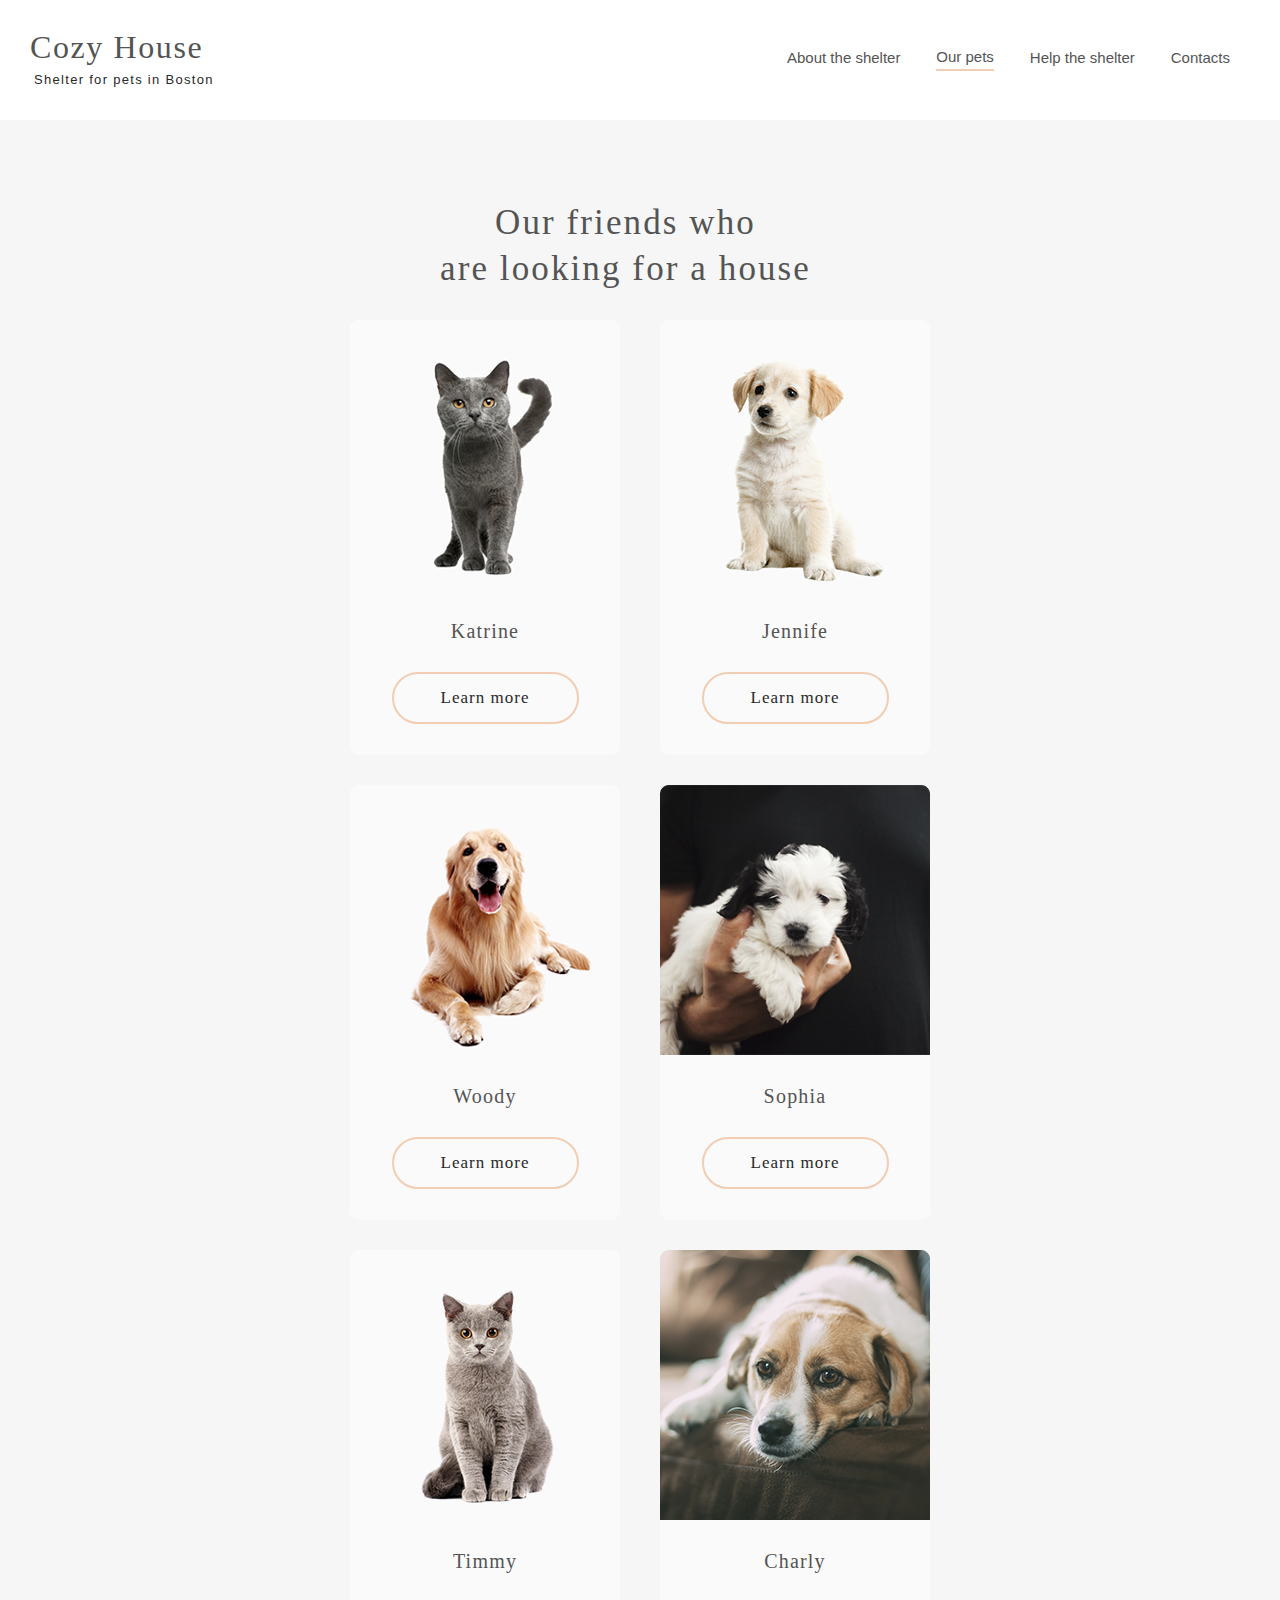
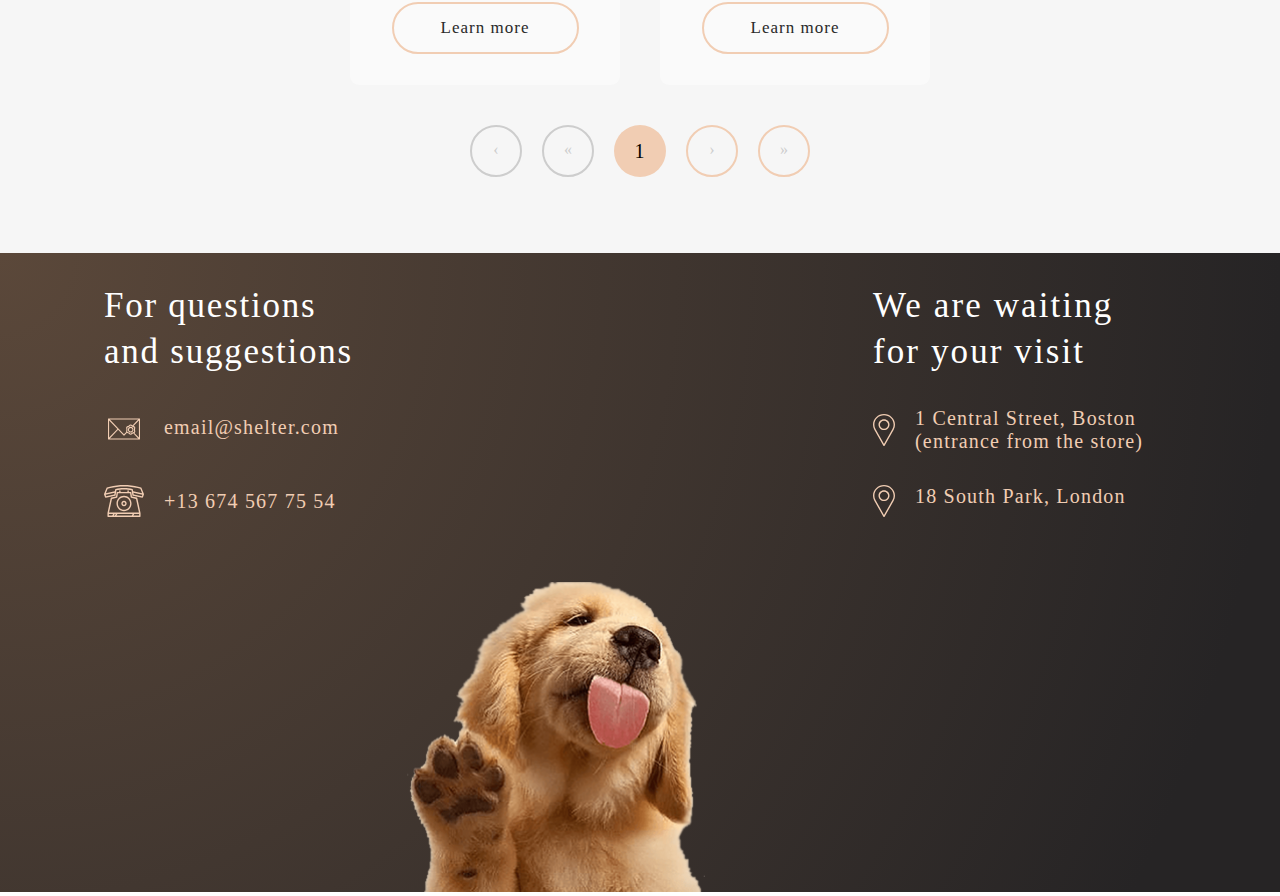
==== commit 09508458: "fix:1280, 768, 320" ====
--- a/shelter/pages/pets/index.html
+++ b/shelter/pages/pets/index.html
@@ -1,150 +1,207 @@
 <!DOCTYPE html>
 <html lang="en">
-<head>
-    <meta charset="UTF-8">
-    <meta http-equiv="X-UA-Compatible" content="IE=edge">
-   
-    <meta name="viewport" content="width=device-width, initial-scale=1.0">
-   <link rel="stylesheet" href="../pages/main/normalisze.css">
-   <link rel="stylesheet" href="style.css">
-   <script src="index.js" defer></script>
+  <head>
+    <meta charset="UTF-8" />
+    <meta http-equiv="X-UA-Compatible" content="IE=edge" />
+
+    <meta name="viewport" content="width=device-width, initial-scale=1.0" />
+    <link rel="stylesheet" href="../pages/main/normalisze.css" />
+    <link rel="stylesheet" href="style.css" />
+    <script src="index.js" defer></script>
     <title>Shelter_page_2</title>
-</head>
-<body>
-    
-      
-                <header class="header">
-                  <div class="header_wrapp wrapper">
-                      <div class="header_logo"> 
-                        <a href="../main/index.html">
-                         <span class="logo_title">Cozy House</span>
-                         <span class="header_descripton_logo">Shelter for pets in Boston</span>
-                        </a>
-                      </div>
-                     
-                      
-                      <button class="burger">
-                       <span class="burger_line"></span> 
-                       <span class="burger_line"></span> 
-                       <span class="burger_line"></span> 
-                      </button>
-                      <nav class="header_nav">
-                        <div class="header_list">
-                        <ul class="header_list_ul list-reset">
-                          <li class="header_item">
-                            <a href="../main/index.html" class="header_link">About the shelter</a>
-                          </li>
-                          <li class="header_item border">
-                            <a href="#" class="header_link">Our pets</a>
-                          </li>
-                          <li class="header_item">
-                            <a href="../main/index.html#help" class="header_link">Help the shelter</a>
-                          </li>
-                          <li class="header_item">
-                            <a href="#contacts" class="header_link">Contacts</a>
-                          </li>
-                        </ul></div>
-                      </nav>
-                  </div> 
-              </header>
-     
-             <div class="our_friends">
-                  <div class="our_friends_wrapper">
-<div class="our_frient_title"><h1 class="our_friends_title_text">Our friends who<br />
-    are looking for a house</h1></div>
-<div class="cards_container">
-     
-  <div class="card">
-    <div class="our_friends_img"><img src="../../assets/images/pets-katrine.png" alt=""></div>
-  <p class="name">Katrine</p>
-  <button class="button our_pets_slider_button">Learn more</button>
-  </div>
-  <div class="card">
-    <div class="our_friends_img"><img src="../../assets/images/pets-jennifer.png" alt=""></div>
-  <p class="name">
-    Jennife</p>
-  <button class="button our_pets_slider_button">Learn more</button>
-  </div>
-  <div class="card">
-    <div class="our_friends_img"><img src="../../assets/images/pets-woody.png" alt=""></div>
-  <p class="name">Woody
-  </p>
-  <button class="button our_pets_slider_button">Learn more</button>
-  </div>
-  <div class="card card_sofia">
-    <div class="our_friends_img"><img src="../../assets/images/sofia.png" alt=""></div>
-  <p class="name">Sophia</p>
-  <button class="button our_pets_slider_button">Learn more</button>
-  </div>
-  <div class="card card_timmy">
-    <div class="our_friends_img"><img src="../../assets/images/pets-timmy.png" alt=""></div>
-  <p class="name">Timmy</p>
-  <button class="button our_pets_slider_button">Learn more</button>
-  </div>
-  <div class="card card_charly">
-    <div class="our_friends_img"><img src="../../assets/images/pets-charly.png" alt=""></div>
-  <p class="name">Charly</p>
-  <button class="button our_pets_slider_button">Learn more</button>
-  </div>
-  <div class="card card_scarlett">
-    <div class="our_friends_img"><img src="../../assets/images/pets-scarlet.png" alt=""></div>
-  <p class="name">Scarlett</p>
-  <button class="button our_pets_slider_button">Learn more</button>
-  </div>
-  <div class="card cards_freddie">
-    <div class="our_friends_img"><img src="../../assets/images/freddy.png" alt=""></div>
-  <p class="name">Freddie</p>
-  <button class="button our_pets_slider_button">Learn more</button>
-  </div>
-</div>
-<div class="navigation">
-    <div class="left btn disabled"><p class="left_img navigator_buton">&lsaquo;</p></div>
-    <div class="left btn disabled"><p class="left_img navigator_buton">&laquo;</p></div>
-    <div class="number btn"><p class="number_page navigator_buton">1</p></div>
-    <div class="right btn"><p class="right_img navigator_buton">&rsaquo;</p></div>
-    <div class="right btn"><p class="right_img navigator_buton">&raquo;</div>
-</div>
-                  </div>
-              </div>
-
-        <div class="main_wrapper_footer">
-                <div class="footer" id="contacts">
-              <div class="footer_contact">
-                <div class="footer_contact_title">
-                  <h5 class="footer_contact_title_text">For questions and suggestions</h5>
-                </div>
-              <div class="footer_phon_mail"><a  class="mail" href="mailto:someone@yoursite.com">
-                <img src="../../assets/icons/icon-email.svg" class="futer_img_icon_mail" alt="">
-                <p class="text_mail">email@shelter.com</p>
-              </a>
-                
-              </div>
-              <div class="footer_phon_mail"><a class="phone" href="tel:+79001111111">
-                <img src="../../assets/icons/icon-phone.svg" class="futer_img_icon_phone"  alt="">
-                <p class="text_phone">+13 674 567 75 54</p></a>
-              </div>
-              </div>
-              
-              <div class="footer_location">
-                <div class="footer_location_title"><h5 class="footer_location_title_text">We are waiting for your visit</h5>
-                </div>
-              
-              <div>
-                <a class="footer_Boston" href="https://www.google.ru/maps">
-                <img src="../../assets/icons/pin.svg" class="footer_icon_pin" alt="">
-                <p class="text_adderss">1 Central Street, Boston (entrance from the store)</p></a>
-              </div>
-              <div><a class="footer_london" href="https://www.google.ru/maps">
-                <img src="../../assets/icons/pin.svg"  class="footer_icon_pin" alt="">
-                <p class="text_adderss">18 South Park, London </p></a>
-              </div>
-              </div>
-              <div class="footer_img_dog">
-                <img src="../../assets/images/footer-puppy.png" alt="">
-              </div>
-                </div>
-              </div>
-              </div>  
-              
-</body>
-</html>+  </head>
+  <body>
+    <header class="header">
+      <div class="header_wrapp wrapper">
+        <div class="header_logo">
+          <a href="../main/index.html">
+            <span class="logo_title">Cozy House</span>
+            <span class="header_descripton_logo"
+              >Shelter for pets in Boston</span
+            >
+          </a>
+        </div>
+
+        <button class="burger">
+          <span class="burger_line"></span>
+          <span class="burger_line"></span>
+          <span class="burger_line"></span>
+        </button>
+        <nav class="header_nav">
+          <div class="header_list">
+            <ul class="header_list_ul list-reset">
+              <li class="header_item">
+                <a href="../main/index.html" class="header_link"
+                  >About the shelter</a
+                >
+              </li>
+              <li class="header_item border">
+                <a href="#" class="header_link">Our pets</a>
+              </li>
+              <li class="header_item">
+                <a href="../main/index.html#help" class="header_link"
+                  >Help the shelter</a
+                >
+              </li>
+              <li class="header_item">
+                <a href="#contacts" class="header_link">Contacts</a>
+              </li>
+            </ul>
+          </div>
+        </nav>
+      </div>
+    </header>
+
+    <div class="our_friends">
+      <div class="our_friends_wrapper">
+        <div class="our_frient_title">
+          <h1 class="our_friends_title_text">
+            Our friends who<br />
+            are looking for a house
+          </h1>
+        </div>
+        <div class="cards_container">
+          <div class="card">
+            <div class="our_friends_img">
+              <img src="../../assets/images/pets-katrine.png" alt="" />
+            </div>
+            <p class="name">Katrine</p>
+            <button class="button our_pets_slider_button">Learn more</button>
+          </div>
+          <div class="card">
+            <div class="our_friends_img">
+              <img src="../../assets/images/pets-jennifer.png" alt="" />
+            </div>
+            <p class="name">Jennife</p>
+            <button class="button our_pets_slider_button">Learn more</button>
+          </div>
+          <div class="card">
+            <div class="our_friends_img">
+              <img src="../../assets/images/pets-woody.png" alt="" />
+            </div>
+            <p class="name">Woody</p>
+            <button class="button our_pets_slider_button">Learn more</button>
+          </div>
+          <div class="card card_sofia">
+            <div class="our_friends_img">
+              <img src="../../assets/images/sofia.png" alt="" />
+            </div>
+            <p class="name">Sophia</p>
+            <button class="button our_pets_slider_button">Learn more</button>
+          </div>
+          <div class="card card_timmy">
+            <div class="our_friends_img">
+              <img src="../../assets/images/pets-timmy.png" alt="" />
+            </div>
+            <p class="name">Timmy</p>
+            <button class="button our_pets_slider_button">Learn more</button>
+          </div>
+          <div class="card card_charly">
+            <div class="our_friends_img">
+              <img src="../../assets/images/pets-charly.png" alt="" />
+            </div>
+            <p class="name">Charly</p>
+            <button class="button our_pets_slider_button">Learn more</button>
+          </div>
+          <div class="card card_scarlett">
+            <div class="our_friends_img">
+              <img src="../../assets/images/pets-scarlet.png" alt="" />
+            </div>
+            <p class="name">Scarlett</p>
+            <button class="button our_pets_slider_button">Learn more</button>
+          </div>
+          <div class="card cards_freddie">
+            <div class="our_friends_img">
+              <img src="../../assets/images/freddy.png" alt="" />
+            </div>
+            <p class="name">Freddie</p>
+            <button class="button our_pets_slider_button">Learn more</button>
+          </div>
+        </div>
+        <div class="navigation">
+          <div class="left btn disabled">
+            <p class="left_img navigator_buton">&lsaquo;</p>
+          </div>
+          <div class="left btn disabled">
+            <p class="left_img navigator_buton">&laquo;</p>
+          </div>
+          <div class="number btn">
+            <p class="number_page navigator_buton">1</p>
+          </div>
+          <div class="right btn">
+            <p class="right_img navigator_buton">&rsaquo;</p>
+          </div>
+          <div class="right btn">
+            <p class="right_img navigator_buton">&raquo;</p>
+          </div>
+        </div>
+      </div>
+    </div>
+ 
+    <div class="main_wrapper_footer">
+      <div class="footer" id="contacts">
+        <div class="footer_contact">
+          <div class="footer_contact_title">
+            <h5 class="footer_contact_title_text">
+              For questions and suggestions
+            </h5>
+          </div>
+          <div class="footer_phon_mail">
+            <a class="mail" href="mailto:someone@yoursite.com">
+              <img
+                src="../../assets/icons/icon-email.svg"
+                class="futer_img_icon_mail"
+                alt=""
+              />
+              <p class="text_mail">email@shelter.com</p>
+            </a>
+          </div>
+          <div class="footer_phon_mail">
+            <a class="phone" href="tel:+79001111111">
+              <img
+                src="../../assets/icons/icon-phone.svg"
+                class="futer_img_icon_phone"
+                alt=""
+              />
+              <p class="text_phone">+13 674 567 75 54</p></a
+            >
+          </div>
+        </div>
+
+        <div class="footer_location">
+          <div class="footer_location_title">
+            <h5 class="footer_location_title_text">
+              We are waiting for your visit
+            </h5>
+          </div>
+
+          <div>
+            <a class="footer_Boston" href="https://www.google.ru/maps">
+              <img
+                src="../../assets/icons/pin.svg"
+                class="footer_icon_pin"
+                alt=""
+              />
+              <p class="text_adderss">
+                1 Central Street, Boston (entrance from the store)
+              </p></a
+            >
+          </div>
+          <div>
+            <a class="footer_london" href="https://www.google.ru/maps">
+              <img
+                src="../../assets/icons/pin.svg"
+                class="footer_icon_pin"
+                alt=""
+              />
+              <p class="text_adderss">18 South Park, London</p></a
+            >
+          </div>
+        </div>
+        <div class="footer_img_dog">
+          <img src="../../assets/images/footer-puppy.png" alt="" />
+        </div>
+      </div>
+    </div> 
+  </body>
+</html>
--- a/shelter/pages/pets/style.css
+++ b/shelter/pages/pets/style.css
@@ -45,7 +45,7 @@
 
 .header {
   margin: 0 auto;
-  max-width: 1280px;
+  width: 100%;
   height: 120px;
   background-color: #ffff;
 }
@@ -57,10 +57,11 @@
   justify-content: space-between;
   align-items: center;
 }
-.header_logo{
+.header_logo {
   width: 184px;
-}
-.burger{
+  height: 60px;
+}
+.burger {
   display: none;
 }
 .header_list {
@@ -90,18 +91,20 @@
   border-bottom: 2px solid #f1cdb3;
 }
 .logo_title {
+  height: 42px;
   font-family: Georgia;
   font-style: normal;
   font-weight: 400;
   font-size: 32px;
   line-height: 110%;
-  display: flex;
-  align-items: center;
-  letter-spacing: 0.06em;
+  display: block;
+  align-items: center;
+  letter-spacing: 0.05em;
   color: #545454;
 }
 
 .header_descripton_logo {
+  margin-left: 4px;
   font-family: "Arial";
   font-style: normal;
   font-weight: 400;
@@ -115,7 +118,7 @@
 
 .our_friends {
   margin: 0 auto;
-  max-width: 1280px;
+  width: 100%;
   height: 1342px;
   background: #f6f6f6;
 }
@@ -130,7 +133,6 @@
   width: 400px;
   height: 210px;
   margin-bottom: 20px;
-
 }
 
 .our_friends_title_text {
@@ -167,19 +169,18 @@
 }
 .card:hover {
   box-shadow: 10px 5px 5px #b2b2b2;
-    cursor: pointer;
-  }
-  .card:hover .our_pets_slider_button {
-    background-color: #fddcc4;
-    border: 2px solid #fddcc4;
-  }
+  cursor: pointer;
+}
+.card:hover .our_pets_slider_button {
+  background-color: #fddcc4;
+  border: 2px solid #fddcc4;
+}
 .our_friends_img {
   width: 270px;
   height: 270px;
   margin-bottom: 30px;
 }
 .name {
- 
   font-family: Georgia;
   font-style: normal;
   margin-bottom: 29px;
@@ -201,19 +202,13 @@
   border: 2px solid rgba(241, 205, 179, 1);
   border-radius: 100px;
   background-color: transparent;
-  font-family: 'Georgia';
-font-style: normal;
-font-weight: 400;
-font-size: 17px;
-line-height: 130%;
-/* identical to box height, or 22px */
-
-letter-spacing: 0.06em;
-
-/* color-dark-3xl */
-
-color: #292929;
-
+  font-family: "Georgia";
+  font-style: normal;
+  font-weight: 400;
+  font-size: 17px;
+  line-height: 130%;
+  letter-spacing: 0.06em;
+  color: #292929;
 }
 .navigation {
   margin: 0 auto;
@@ -222,7 +217,7 @@
   width: 340px;
   height: 52px;
 }
-.navigator_button{
+.navigator_button {
   display: block;
 }
 .btn {
@@ -235,24 +230,24 @@
   text-align: center;
 }
 
-.left{
-  border: 2px solid #CDCDCD;}
+.left {
+  border: 2px solid #cdcdcd;
+}
 .left_img {
   width: 20px;
   height: 20px;
   color: #cdcdcd;
 }
-.right{
+.right {
   border: 2px solid rgba(241, 205, 179, 1);
 }
-.right:hover{
-  background-color:rgba(241, 205, 179, 1);
-}
-.right_img{
+.right:hover {
+  background-color: rgba(241, 205, 179, 1);
+}
+.right_img {
   width: 20px;
   height: 20px;
   color: #cdcdcd;
-  
 }
 .number {
   background-color: #f1cdb3;
@@ -279,7 +274,6 @@
   max-width: 1200px;
   height: 350px;
   display: flex;
-  /* align-items: center; */
   justify-content: space-between;
 }
 .footer_contact {
@@ -304,7 +298,7 @@
   width: 278px;
   height: 90px;
 }
-.footer_phon_mail{
+.footer_phon_mail {
   height: 32px;
 }
 .footer_contact_title_text {
@@ -381,238 +375,230 @@
   letter-spacing: 0.06em;
   color: #f1cdb3;
 }
-@media (max-width: 1279px){
+@media (max-width: 1280px) {
   .header_wrapp {
     padding-top: 30px;
     height: 90px;
     margin-left: 30px;
     margin-right: 30px;
   }
-  .logo_title{
+  .logo_title {
     display: block;
     height: 42px;
     letter-spacing: 0.05em;
   }
-.our_friends{
-  height: 1733px;
-}
-.our_frient_title{
-  margin-bottom: -10px;
-}
-.cards_container{
-  max-width: 580px;
-  height: 1365px;
-  margin: 0 auto;
-  margin-bottom: 40px;
-  row-gap: 30px;
-}
-
-.card_scarlett{
-  display:none;
-}
-.cards_freddie{
-  display: none;
-}
-.main_wrapper_footer{
-  height:639px;
-  padding-top: 30px;
-}
-.footer{
-padding-top: 0;
-  justify-content: start;
-  position: relative;
-
-}
-.footer_contact{
-  margin-left: 64px;
-  margin-right: 61px;
-  justify-content: start;
-}
-.footer_contact_title{
-  margin-bottom: 43px;
-}
-.footer_phon_mail{
-  margin-bottom: 43px;
-}
-.phone{
-  align-items: center;
-}
-.text_phone{
-  display: block;
-}
-
-.footer_location{
-justify-content: start;
-}
-.footer_location_title
-{
-margin-bottom:34px ;
-}
-.footer_Boston{
-  display: flex;
-margin-bottom: 32px;
-align-items: center;
-}
-
-.footer_img_dog {
-  position: absolute;
-  top: 299px;
-  left: 30.5%;
-}
-@media (max-width: 768px){
-  .header{
-    height: 120px;
-  }
-  .header_nav{
+  .our_friends {
+    height: 1733px;
+  }
+  .our_frient_title {
+    margin-bottom: -10px;
+  }
+  .cards_container {
+    max-width: 580px;
+    height: 1365px;
+    margin: 0 auto;
+    margin-bottom: 40px;
+    row-gap: 30px;
+  }
+
+  .card_scarlett {
     display: none;
   }
-  .header_wrapp {
-    margin-left: 10px;
+  .cards_freddie {
+    display: none;
+  }
+  .main_wrapper_footer {
+    height: 639px;
+    padding-top: 30px;
+  }
+  .footer {
+    padding-top: 0;
+    position: relative;
+  }
+  .footer_contact {
+    margin-left: 64px;
+    margin-right: 61px;
     justify-content: start;
-    margin-right: 0;
-   
-  }
-  .header_logo{
-    margin-right: 14%;
-  }
-  .header_descripton_logo{
-   padding-left: 4px;
-  }
-  .burger{
-    
+  }
+  .footer_contact_title {
+    margin-bottom: 43px;
+  }
+  .footer_phon_mail {
+    margin-bottom: 43px;
+  }
+  .phone {
+    align-items: center;
+  }
+  .text_phone {
+    display: block;
+  }
+
+  .footer_location {
+    justify-content: start;
+    margin-right: 67px;
+  }
+  .footer_location_title {
+    margin-bottom: 34px;
+  }
+  .footer_Boston {
     display: flex;
-    flex-direction: column;
-    justify-content:space-between;
-    width: 30px;
-    height: 22px;
-  background-color: inherit;
-  }
-  .burger_line{
-    display: inline-block;
+    margin-bottom: 32px;
+    align-items: center;
+  }
+
+  .footer_img_dog {
+    position: absolute;
+    top: 299px;
+    left: 30.5%;
+  }
+  @media (max-width: 768px) {
+    .header {
+      height: 120px;
+    }
+    .header_nav {
+      display: none;
+    }
+    .header_wrapp {
+      margin-left: 10px;
+      /* justify-content: start; */
+      margin-right: 53px;
+    }
+    .header_logo {
+      margin-right: 14%;
+    }
+    /* .header_descripton_logo {
+      padding-left: 4px;
+    } */
+    .burger {
+      display: flex;
+      flex-direction: column;
+      justify-content: space-between;
+      width: 30px;
+      height: 22px;
+      background-color: inherit;
+    }
+    .burger_line {
+      display: inline-block;
       width: 30px;
       height: 0px;
       border: 1px solid #000000;
     }
-.our_friends{
-  width: 320px;
-  height: 1649px;
-
-}
-.our_friends_wrapper{
-  height: 1649px;
-  padding-top:42px;
-}
-.our_frient_title{
-  width: 286px;
-  height: 64px;
-margin: 0 auto;
-padding-top: 0;
-margin-bottom: 42px;
-}
-.our_friends_title_text{
-  width: 290px;
-font-size: 25px;
-display: flex;
-align-items: center;
-text-align: center;
-letter-spacing: 0.06em;
-color: #545454;
-
-}
-
-
-
-.cards_container{
-  width: 300px;
-  display:block;
-  height:  1408px;;
-  margin: 0 auto;
-}
-.card{
-  margin-left:14px ;
-  margin-bottom: 30px;
-}
-.card_timmy{
-  display: none;
-}
-.card_sofia{
-  display: none;
-}
-.card_charly{
-  display: none;
-}
-.navigation{
-  width: 300px;
-}
-.main_wrapper_footer{
-  height: 810px;
-  /* width: 320px; */
-  padding-top: 29.8px;
-}
-.footer{
-  /* position: static; */
-  flex-direction: column;
-  height: 779px;
-  width: 320px;
-}
-
-.footer_contact{
-  max-width: 278px;height: 208px;
-  margin: 0 auto;
-  margin-bottom: 42px;
-}
-.footer_contact_title{
-  height: 64px;
- 
-}
-.futer_img_icon_mail{
-  margin-left: 10px;
-  margin-right: 23px;
-}
-.futer_img_icon_phone{
-margin-left: 18px;
-margin-right: 22px;
-}
-.phone{
-  width: 260px;
-}
-.footer_contact_title_text{
-  font-size: 25px;
-line-height: 130%;
-text-align: center;
-letter-spacing: 0.06em;
-}
-.footer_phon_mail{
-  width: 251px;
-  height: 32px;
-  margin-bottom: 40px;
-}
-.footer_phone{
-  margin-bottom: 0;
-}
-.footer_location{
-  width: 300px;
-  height: 222px;
- margin: 0 auto;
-}
-.footer_location_title{
-  width: 270px;
-  height: 64px;
-  margin: 0 auto;
-  margin-bottom: 37px;
-}
-.footer_location_title_text{
-  font-size: 25px;
-  margin-bottom: 40px;
-text-align: center;
-}
-.footer_Boston{
-  margin-bottom: 43px;
-}
-.footer_img_dog{
-  width: 260px;height: 269px;
-  top: 511px;
-  left: 9.5%;
-}
-}
-}+    .our_friends {
+      width: 100%;
+      height: 1649px;
+    }
+    .our_friends_wrapper {
+      height: 1649px;
+      padding-top: 42px;
+    }
+    .our_frient_title {
+      width: 286px;
+      height: 64px;
+      margin: 0 auto;
+      padding-top: 0;
+      margin-bottom: 42px;
+    }
+    .our_friends_title_text {
+      width: 290px;
+      font-size: 25px;
+      display: flex;
+      align-items: center;
+      text-align: center;
+      letter-spacing: 0.06em;
+      color: #545454;
+    }
+
+    .cards_container {
+      width: 300px;
+      display: block;
+      height: 1408px;
+      margin: 0 auto;
+    }
+    .card {
+      margin-left: 14px;
+      margin-bottom: 30px;
+    }
+    .card_timmy {
+      display: none;
+    }
+    .card_sofia {
+      display: none;
+    }
+    .card_charly {
+      display: none;
+    }
+    .navigation {
+      width: 300px;
+    }
+    .main_wrapper_footer {
+      height: 810px;
+      padding-top: 29.8px;
+    }
+    .footer {
+      flex-direction: column;
+      height: 779px;
+      width: 320px;
+      justify-content: start;
+    }
+
+    .footer_contact {
+      max-width: 278px;
+      height: 208px;
+      margin: 0 auto;
+      margin-bottom: 42px;
+    }
+    .footer_contact_title {
+      height: 64px;
+    }
+    .futer_img_icon_mail {
+      margin-left: 10px;
+      margin-right: 23px;
+    }
+    .futer_img_icon_phone {
+      margin-left: 18px;
+      margin-right: 22px;
+    }
+    .phone {
+      width: 260px;
+    }
+    .footer_contact_title_text {
+      font-size: 25px;
+      line-height: 130%;
+      text-align: center;
+      letter-spacing: 0.06em;
+    }
+    .footer_phon_mail {
+      width: 251px;
+      height: 32px;
+      margin-bottom: 40px;
+    }
+    .footer_phone {
+      margin-bottom: 0;
+    }
+    .footer_location {
+      width: 300px;
+      height: 222px;
+      margin: 0 auto;
+    }
+    .footer_location_title {
+      width: 270px;
+      height: 64px;
+      margin: 0 auto;
+      margin-bottom: 37px;
+    }
+    .footer_location_title_text {
+      font-size: 25px;
+      margin-bottom: 40px;
+      text-align: center;
+    }
+    .footer_Boston {
+      margin-bottom: 43px;
+    }
+    .footer_img_dog {
+      width: 260px;
+      height: 269px;
+      top: 511px;
+      left: 9.5%;
+    }
+  }
+}
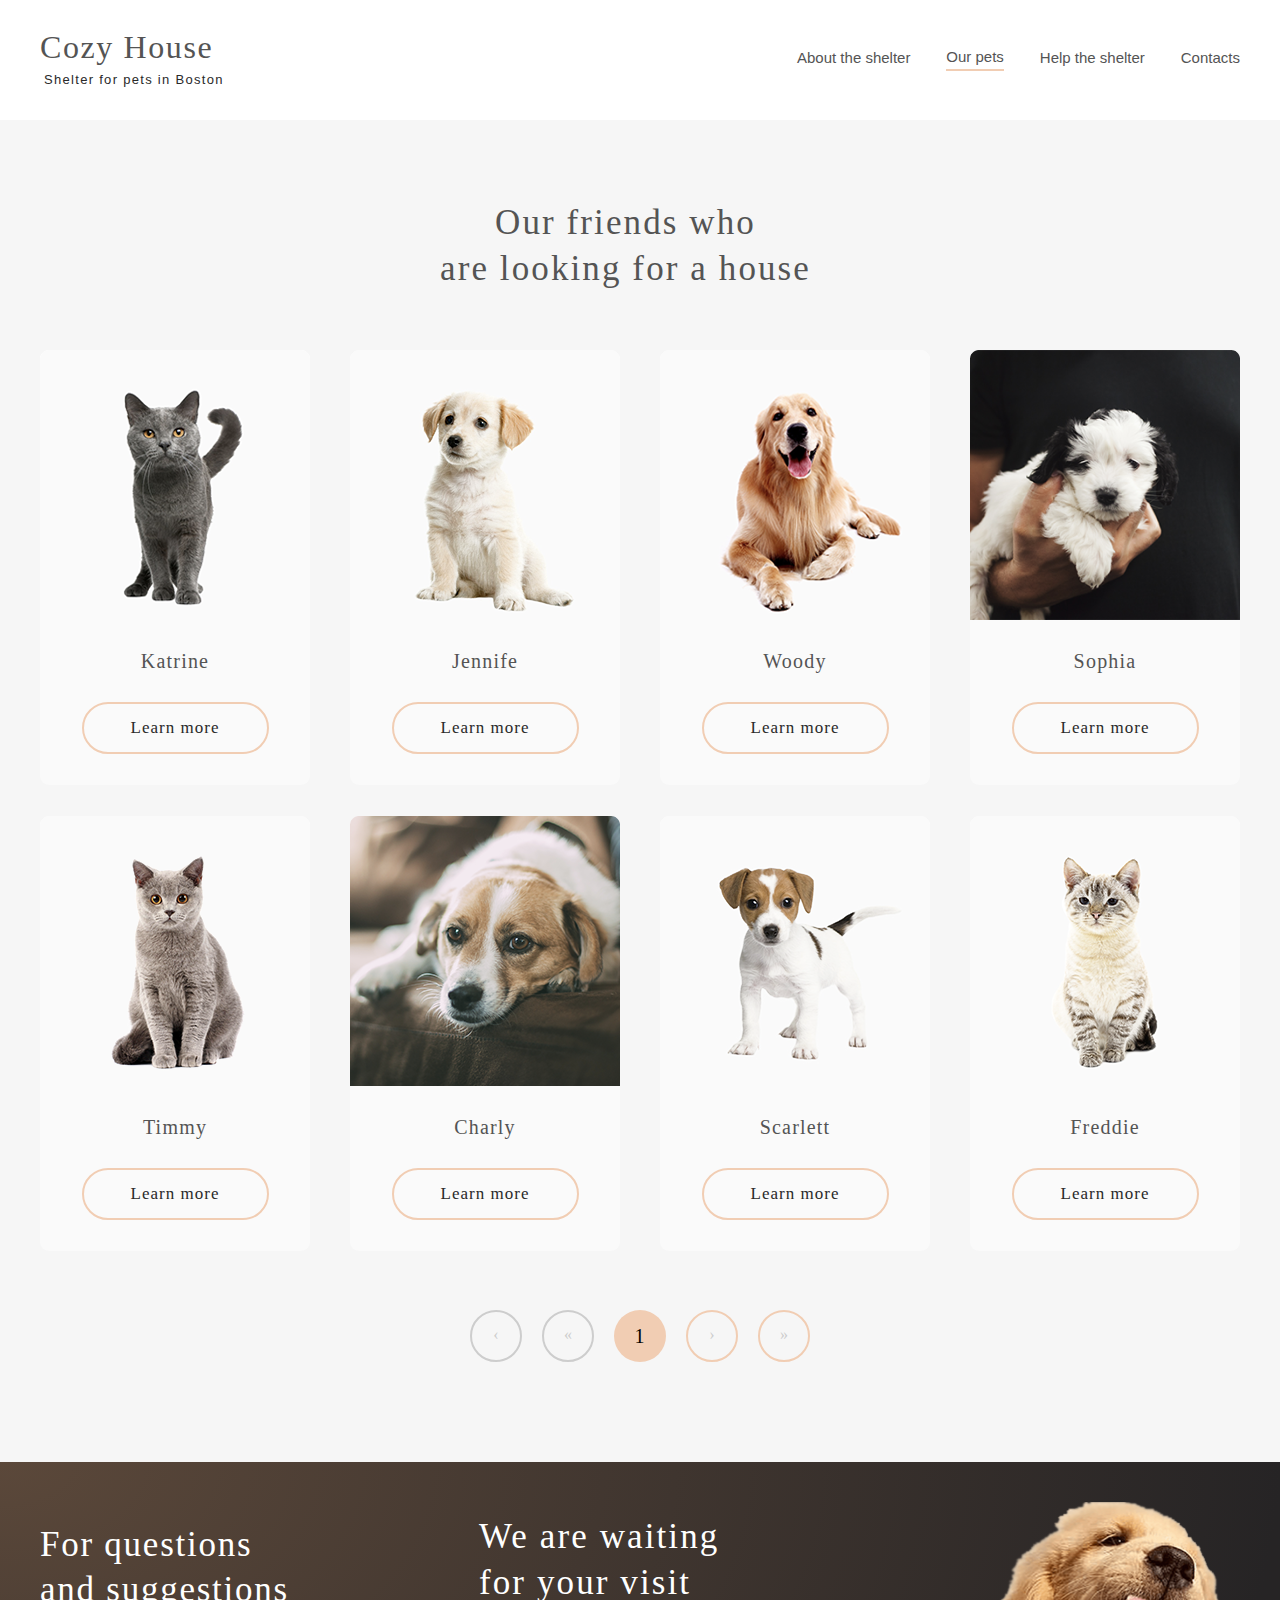
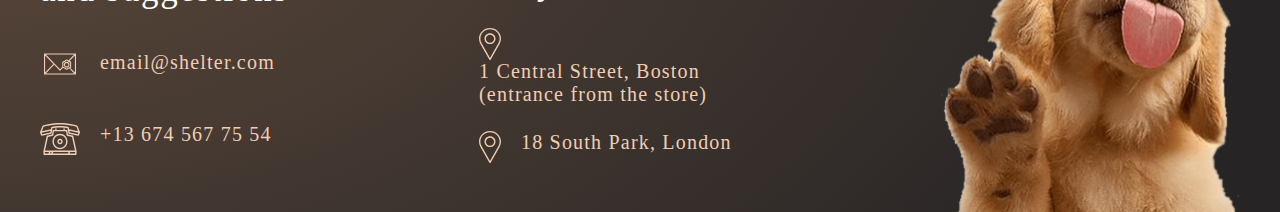
==== commit 75f16f72: "feat:add burger and popub" ====
--- a/shelter/pages/pets/index.html
+++ b/shelter/pages/pets/index.html
@@ -10,7 +10,7 @@
     <script src="index.js" defer></script>
     <title>Shelter_page_2</title>
   </head>
-  <body>
+  <body class="body">
     <header class="header">
       <div class="header_wrapp wrapper">
         <div class="header_logo">
@@ -22,11 +22,29 @@
           </a>
         </div>
 
-        <button class="burger">
-          <span class="burger_line"></span>
-          <span class="burger_line"></span>
-          <span class="burger_line"></span>
-        </button>
+        <div class="burger">
+          <!-- <input id="menu__toggle" type="checkbox" /> -->
+          <div class="menu__btn">
+            <span></span>
+          </div>
+      <div class="burger_center">
+        <div class="lable_burger">
+          <div class="title_burger"><h1>Cozy House</h1></div>
+          <div class="subtitle_burger"><p>Shelter for pets in Boston</p>
+            </div>
+        </div>
+      
+          <ul class="menu__box">
+      
+            <li><a class="menu__item" href="../main/index.html">About the shelter</a></li>
+            <li><a class="menu__item" href="#">Our pets</a></li>
+            <li><a class="menu__item" href="../main/index.html#help">Help the shelter</a></li>
+            <li><a class="menu__item" href="#contacts">Contacts</a></li>
+          
+          </ul>
+      
+      </div>
+        </div>
         <nav class="header_nav">
           <div class="header_list">
             <ul class="header_list_ul list-reset">
@@ -61,56 +79,56 @@
           </h1>
         </div>
         <div class="cards_container">
-          <div class="card">
+          <div class="card popub_link">
             <div class="our_friends_img">
               <img src="../../assets/images/pets-katrine.png" alt="" />
             </div>
             <p class="name">Katrine</p>
             <button class="button our_pets_slider_button">Learn more</button>
           </div>
-          <div class="card">
+          <div class="card popub_link">
             <div class="our_friends_img">
               <img src="../../assets/images/pets-jennifer.png" alt="" />
             </div>
             <p class="name">Jennife</p>
             <button class="button our_pets_slider_button">Learn more</button>
           </div>
-          <div class="card">
+          <div class="card popub_link">
             <div class="our_friends_img">
               <img src="../../assets/images/pets-woody.png" alt="" />
             </div>
             <p class="name">Woody</p>
             <button class="button our_pets_slider_button">Learn more</button>
           </div>
-          <div class="card card_sofia">
+          <div class="card card_sofia popub_link">
             <div class="our_friends_img">
               <img src="../../assets/images/sofia.png" alt="" />
             </div>
             <p class="name">Sophia</p>
             <button class="button our_pets_slider_button">Learn more</button>
           </div>
-          <div class="card card_timmy">
+          <div class="card card_timmy popub_link">
             <div class="our_friends_img">
               <img src="../../assets/images/pets-timmy.png" alt="" />
             </div>
             <p class="name">Timmy</p>
             <button class="button our_pets_slider_button">Learn more</button>
           </div>
-          <div class="card card_charly">
+          <div class="card card_charly popub_link">
             <div class="our_friends_img">
               <img src="../../assets/images/pets-charly.png" alt="" />
             </div>
             <p class="name">Charly</p>
             <button class="button our_pets_slider_button">Learn more</button>
           </div>
-          <div class="card card_scarlett">
+          <div class="card card_scarlett popub_link">
             <div class="our_friends_img">
               <img src="../../assets/images/pets-scarlet.png" alt="" />
             </div>
             <p class="name">Scarlett</p>
             <button class="button our_pets_slider_button">Learn more</button>
           </div>
-          <div class="card cards_freddie">
+          <div class="card cards_freddie popub_link">
             <div class="our_friends_img">
               <img src="../../assets/images/freddy.png" alt="" />
             </div>
@@ -203,5 +221,30 @@
         </div>
       </div>
     </div> 
+    <div class="popub" id="popub">
+      <div class="popub_body">
+        <div class="popub_content">
+        <div class="popub_conteiner_close">
+        <a href="№" class='popub_close'><div class="popub_close_center"><img src="../../assets/icons/Vector.png" alt=""></div></a>
+      </div>
+      <div class="conteiner_pets">
+         <div class="popub_img_pets"><img src="" alt="" class="popub_img"></div>
+      <div class="popub_text">
+        <div class="popub_text_name"></div>
+        <div class="popub_text_breed"></div>
+       <div class="popub_text_description"></div>
+      <ul>
+        <li>Age:</li>
+        <li>Inoculations:</li>
+        <li>Diseases:</li>
+        <li>Parasites:</li>
+      </ul>
+      </div></div>
+      
+      </div>
+      </div>
+      
+         </div>
+    <script src="script.js"></script>
   </body>
 </html>
--- a/shelter/pages/pets/style.css
+++ b/shelter/pages/pets/style.css
@@ -21,6 +21,7 @@
   width: 100%;
   height: 100%;
   object-fit: contain; /*не меняло пропорции и сохраняло соотношение сторон */
+  display: block;
   flex-shrink: 0; /*избежать икажения изоьражения*/
 }
 a {
@@ -45,6 +46,8 @@
 
 .header {
   margin: 0 auto;
+  position: fixed;
+  top: 0;
   width: 100%;
   height: 120px;
   background-color: #ffff;
@@ -118,6 +121,7 @@
 
 .our_friends {
   margin: 0 auto;
+  margin-top: 120px;
   width: 100%;
   height: 1342px;
   background: #f6f6f6;
@@ -375,7 +379,96 @@
   letter-spacing: 0.06em;
   color: #f1cdb3;
 }
-@media (max-width: 1280px) {
+/*popub start*/
+.popub{ 
+  position: fixed;
+  width: 100%;
+  height: 100%;
+  background-color:rgba(0,0,0,0.8);
+  top:0;
+  left: 0;
+  opacity: 0;
+  visibility: hidden;
+  transition: all 0.8s ease 0s;
+}
+.popub.open{
+  opacity: 1;
+  visibility: visible;
+}
+.popub.open .popub_content{
+  transform: perspective(600px) translate(0px, 0%) rotate(0deg);
+opacity: 1;
+}
+.popub_body{
+  min-height: 100%;
+  display: flex;
+  align-items: center;
+  justify-content: center;
+  
+}
+ 
+.popub_content{
+  background-color: #f6f6f6;
+  color: #211f20;
+  max-width: 952px;
+  height: 552px;
+  border-radius: 9px;
+  position: relative;
+  transition: all 0.3 ease 0s;
+  opacity: 0;
+  transform: translate(0px, -100%);
+  
+}
+
+  .popub_conteiner_close{
+    display: flex;
+    justify-content: center;
+    align-items: center;
+    width: 52px;
+    height: 52px;
+    border-radius: 50%;
+    background-color: #f1cdb3;
+   margin-left:900px;
+  }
+.popub_close_center{
+
+width: 12px;height: 12px;
+
+}
+ .conteiner_pets{
+ display: flex; 
+}
+.popub_img_pets{
+width: 500px;
+height: 500px;
+background-color: #FFFFFF;
+
+border-radius:0 0 0  9px  ;
+}
+.popub_img{
+  border-radius:0 0 0  9px  ;
+}
+.popub_text{
+  width: 400px;
+  height: 500px;
+  background-color: rgb(162, 198, 131);
+}
+  .popub_text_name{}
+.popub_text_breed{}
+.popub_text_description{}
+
+
+
+
+
+
+
+
+
+
+
+/*popub end*/
+@media (max-width: 1279px) {
   .header_wrapp {
     padding-top: 30px;
     height: 90px;
@@ -451,38 +544,190 @@
     top: 299px;
     left: 30.5%;
   }
-  @media (max-width: 768px) {
+  @media (max-width: 767px) {
     .header {
       height: 120px;
     }
     .header_nav {
       display: none;
     }
-    .header_wrapp {
-      margin-left: 10px;
-      /* justify-content: start; */
-      margin-right: 53px;
-    }
-    .header_logo {
-      margin-right: 14%;
-    }
-    /* .header_descripton_logo {
-      padding-left: 4px;
-    } */
-    .burger {
-      display: flex;
-      flex-direction: column;
-      justify-content: space-between;
-      width: 30px;
-      height: 22px;
-      background-color: inherit;
-    }
-    .burger_line {
-      display: inline-block;
-      width: 30px;
-      height: 0px;
-      border: 1px solid #000000;
-    }
+
+
+/*бургер меню*/
+/*бургер меню*/
+
+
+/* стилизуем кнопку */
+
+.menu__btn {
+  display: flex; /* используем flex для центрирования содержимого */
+  align-items: center;  /* центрируем содержимое кнопки */
+  position: fixed;
+  top: 43px;
+  left:calc(100% - 58px); 
+  width: 26px;
+  height: 26px;
+  cursor: pointer;
+  z-index: 3;
+
+}
+/* добавляем "гамбургер" */
+.menu__btn > span,
+.menu__btn > span::before,
+.menu__btn > span::after {
+  display: block;
+  position: absolute;
+  width: 100%;
+  height: 2px;
+  background-color:  #F1CDB3;
+  transition: 0.6s;
+  transform-style: preserve-3d; 
+}
+.menu__btn > span::before {
+  content: '';
+  top: -8px;
+}
+.menu__btn > span::after {
+  content: '';
+  top: 8px;
+}
+/* контейнер меню */
+.burger_center {
+  display: block;
+  position: fixed;
+  /* visibility: hidden; */
+  top: 0;
+ /* left: calc(100% - 300px); */
+  right: -100%;
+  width: 320px;
+  height: 100%;
+  margin: 0;
+ transition: all 0.3s ease 0.3s;
+  list-style: none;
+  text-align: center;
+background: #292929;
+  box-shadow: 1px 0px 6px rgba(0, 0, 0, .2);
+  
+}
+/* элементы меню */
+.title_burger{
+  margin-top: 30px;
+  margin-bottom: 10px;
+  margin-left: 10px;
+  width: 184px;
+  height: 35px;
+  
+}
+.title_burger h1{
+  font-family: 'Georgia';
+  font-style: normal;
+  font-weight: 400;
+  font-size: 32px;
+  line-height: 110%;
+  letter-spacing: 0.05em;
+  color: #F1CDB3;
+  margin-bottom: 158px;
+}
+.subtitle_burger{
+  width: 179px;
+height: 15px;
+
+font-family: 'Arial';
+font-style: normal;
+font-weight: 400;
+font-size: 13px;
+line-height: 15px;
+margin-left: 14px;
+
+margin-bottom: 158px;
+}
+.subtitle_burger p{
+letter-spacing: 0.09em;
+color: #FFFFFF;
+}
+.burger_center{
+
+
+text-decoration: none
+}
+
+
+.menu__box{
+  list-style-type: none;
+  display:flex;
+  flex-direction: column;
+  justify-content: space-between;
+  height: 327px;
+}
+.menu__item {
+ 
+  margin-bottom: 43px;
+  color: #FAFAFA;
+  font-family: 'Arial';
+  font-style: normal;
+  font-weight: 400;
+  font-size: 32px;
+  line-height: 160%;
+  text-decoration: none;
+ 
+}
+ .menu__item:hover {
+border-bottom:2px solid #F1CDB3;;
+}
+
+.menu__btn.active > span {
+  transition: 0.6s;
+  transform-style: preserve-3d; 
+        
+transform: rotate(90deg);
+
+}
+
+.burger_center.active {
+overflow: auto;
+ transition: all 0.3s ease 0.3s;
+ -webkit-transition: all 0.3s ease 0.3s;
+ -moz-transition: all 0.3s ease 0.3s;
+ -o-transition: all 0.3s ease 0.3s;
+
+right: 0
+
+} 
+
+
+
+/*закончили с кнопкой*/
+
+
+  .header_wrapp {
+    margin-left: 10px;
+    justify-content: start;
+    margin-right: 0;
+  }
+  .header_logo {
+    margin-right: 14%;
+  }
+  .main_header {
+    height: 823px;
+  }
+  .burger {
+    display: flex;
+    flex-direction: column;
+    justify-content: space-between;
+    position: fixed;
+    top: 43px;
+    left: calc(100% - 58px);
+    width: 30px;
+    height: 22px;
+    background-color: inherit;
+    z-index: 3;
+  }
+  .burger_line {
+    display: inline-block;
+    width: 30px;
+    height: 0px;
+    border: 1px solid rgba(241, 205, 179, 1);
+  }
     .our_friends {
       width: 100%;
       height: 1649px;
